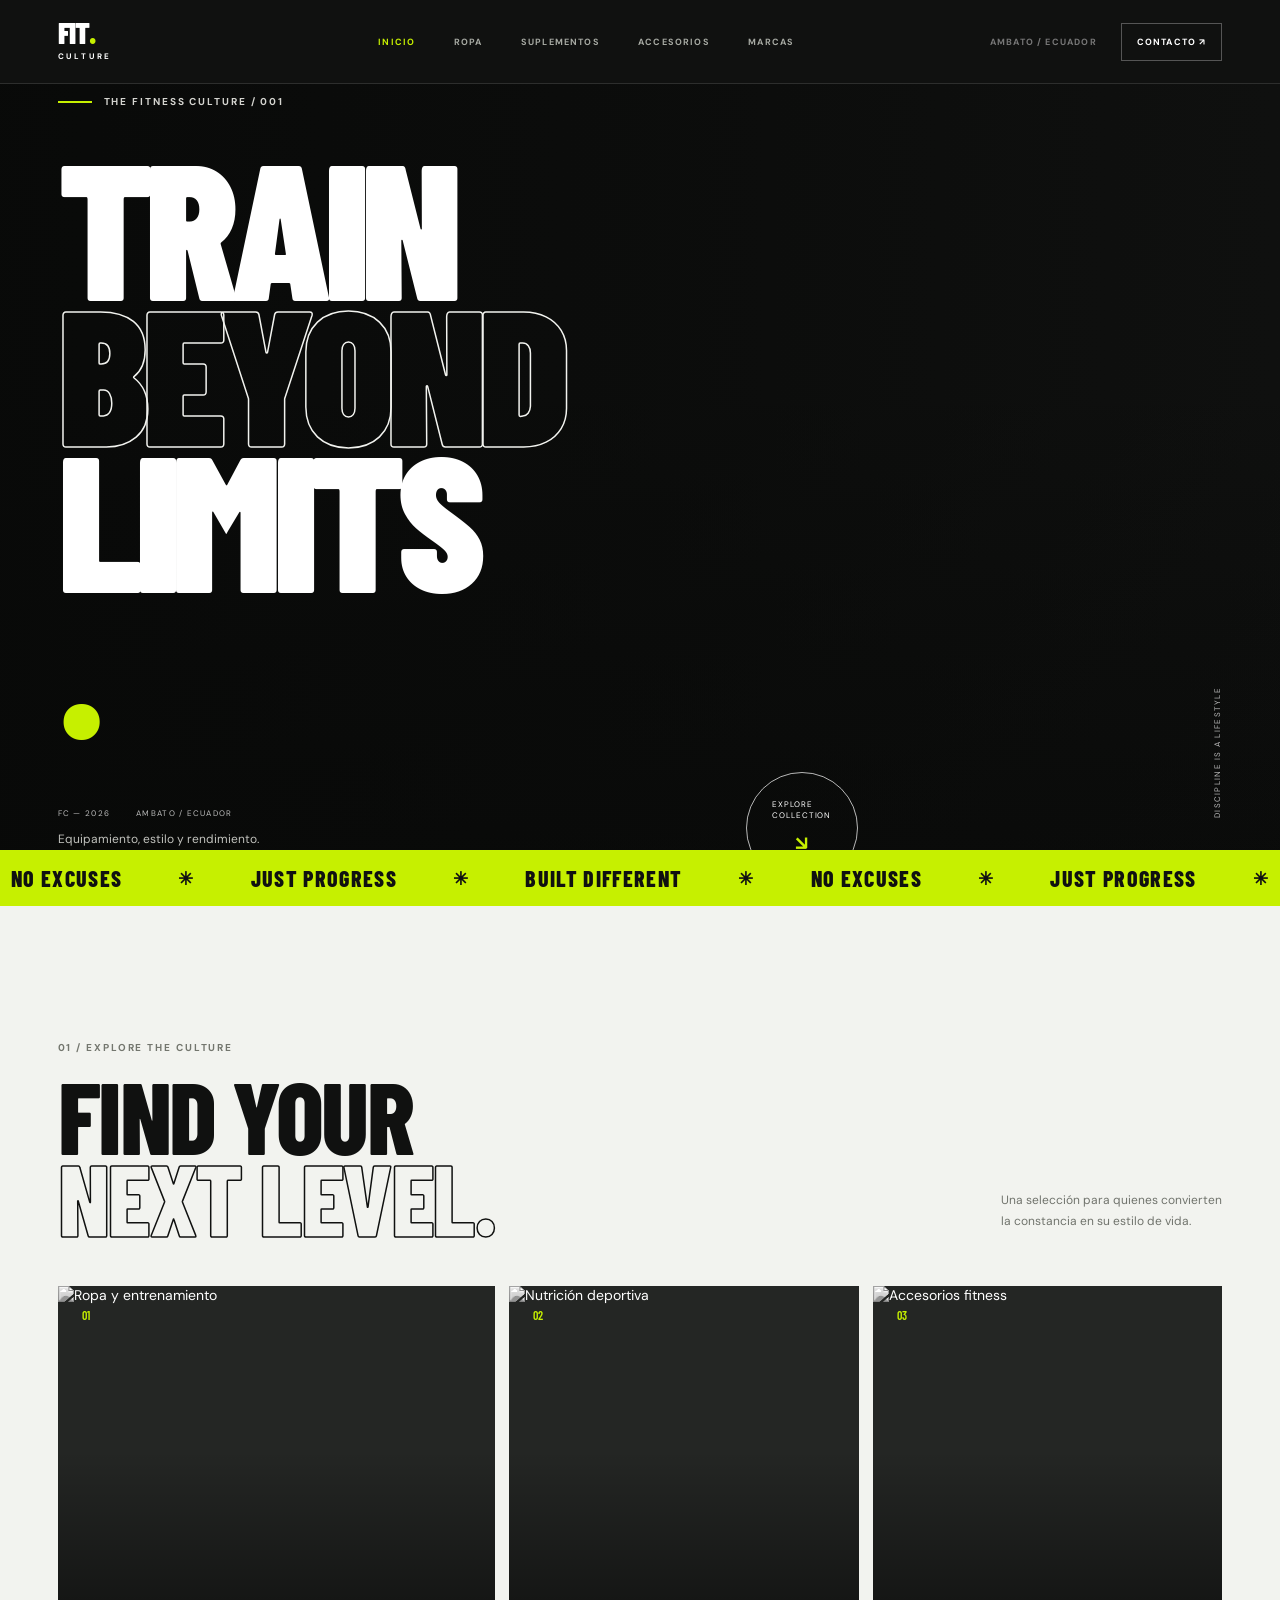
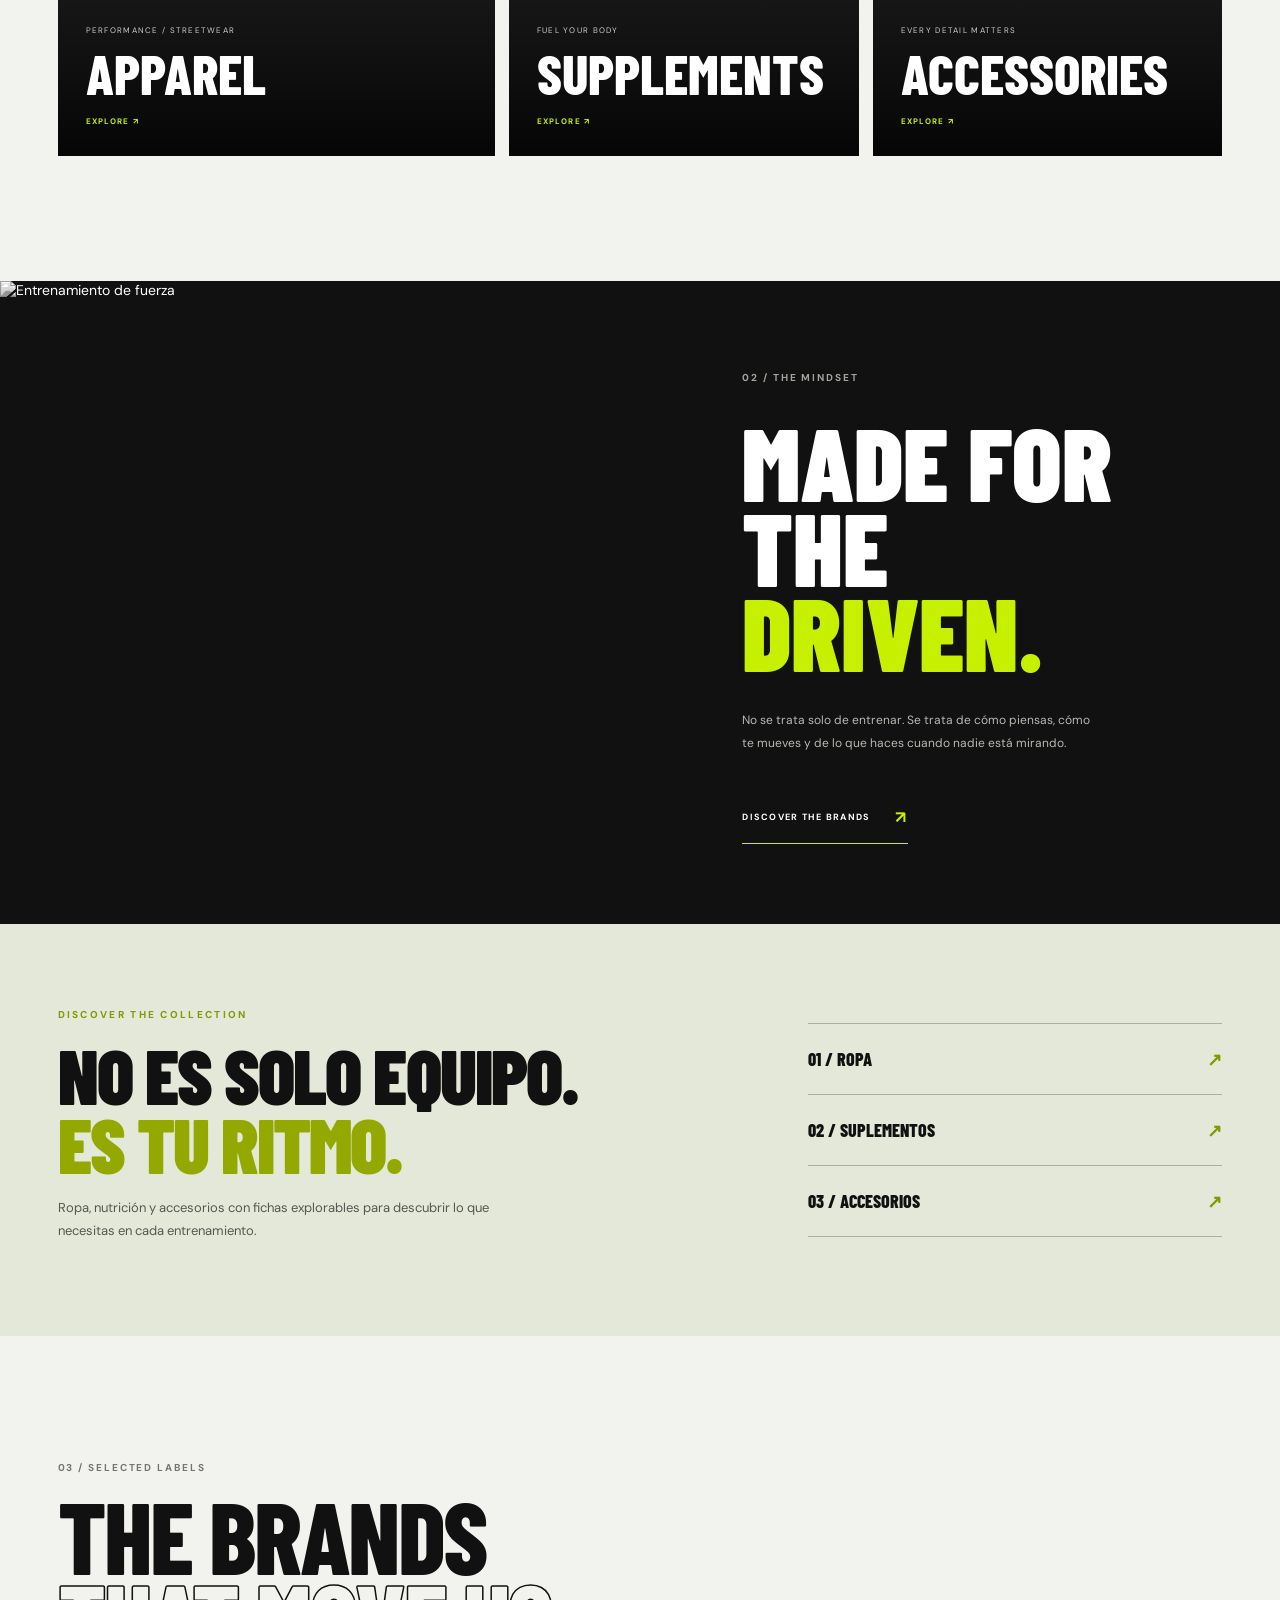
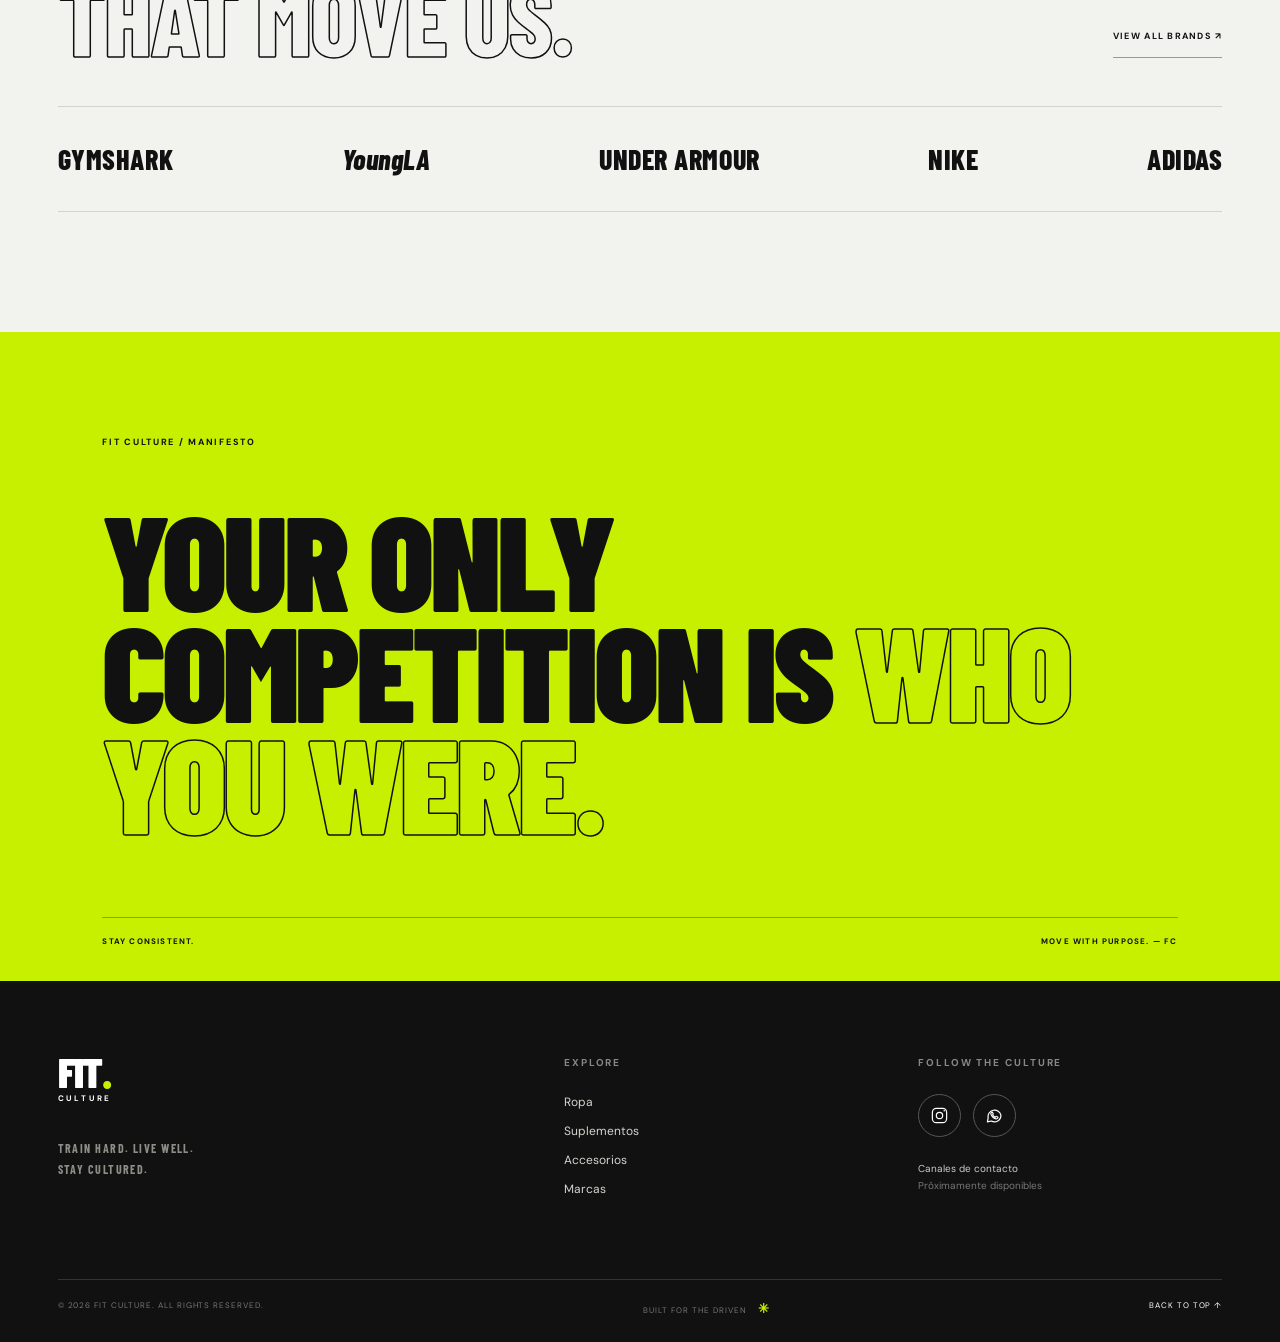
==== index.html @ a27b404a "Agregar sitio FIT CULTURE 2.0 en HTML CSS y JavaScript" ====
<!DOCTYPE html>

<html lang="es">
<head>
<meta charset="utf-8"/>
<meta content="width=device-width, initial-scale=1" name="viewport"/>
<meta content="#101110" name="theme-color"/>
<meta content="FIT CULTURE — catálogo de ropa, suplementos y accesorios fitness." name="description"/>
<title>FIT CULTURE — Train beyond limits</title>
<link href="https://fonts.googleapis.com" rel="preconnect"/>
<link crossorigin="" href="https://fonts.gstatic.com" rel="preconnect"/>
<link href="https://fonts.googleapis.com/css2?family=Barlow+Condensed:wght@500;600;700;800;900&amp;family=DM+Sans:wght@400;500;600;700&amp;display=swap" rel="stylesheet"/>
<link href="assets/css/style.css" rel="stylesheet"/>
</head>
<body>
<div class="site-loader"><span>FIT<span class="lime">.</span></span><div class="loader-bar"><i></i></div></div>
<header class="site-header">
<a aria-label="FIT CULTURE inicio" class="wordmark" href="index.html">FIT<span>.</span><small>CULTURE</small></a>
<button aria-expanded="false" aria-label="Abrir menú" class="menu-toggle"><span></span><span></span></button>
<nav class="main-nav">
<a class="active" href="index.html">INICIO</a>
<a class="" href="ropa.html">ROPA</a>
<a class="" href="suplementos.html">SUPLEMENTOS</a>
<a class="" href="accesorios.html">ACCESORIOS</a>
<a class="" href="marcas.html">MARCAS</a>
</nav>
<div class="header-right"><span>AMBATO / ECUADOR</span><a class="contact-link" href="#contacto">CONTACTO ↗</a></div>
</header>
<main>
<section class="hero">
<div class="hero-media">
<img alt="Atleta entrenando en un gimnasio" src="https://images.unsplash.com/photo-1534438327276-14e5300c3a48?auto=format&amp;fit=crop&amp;w=2200&amp;q=90"/>
<div class="hero-shade"></div>
</div>
<div class="hero-content wrap">
<p class="eyebrow reveal"><span class="eyebrow-line"></span> THE FITNESS CULTURE / 001</p>
<h1 class="hero-title"><span class="reveal">TRAIN</span><span class="outline reveal">BEYOND</span><span class="reveal">LIMITS<span class="lime">.</span></span></h1>
<div class="hero-bottom reveal">
<p>Equipamiento, estilo y rendimiento.<br/>Todo lo que mueve tu próxima evolución.</p>
<a aria-label="Explorar catálogo" class="circle-link" href="ropa.html"><span>EXPLORE<br/>COLLECTION</span><b>↘</b></a>
</div>
</div>
<div class="hero-index">FC — 2026 <span>AMBATO / ECUADOR</span></div>
<div class="hero-vertical">DISCIPLINE IS A LIFESTYLE</div>
</section>
<section aria-label="Lema" class="ticker"><div class="ticker-track"><span>NO EXCUSES</span><i>✳</i><span>JUST PROGRESS</span><i>✳</i><span>BUILT DIFFERENT</span><i>✳</i><span>NO EXCUSES</span><i>✳</i><span>JUST PROGRESS</span><i>✳</i></div></section>
<section class="section wrap" id="categories">
<div class="section-heading reveal"><div><p class="eyebrow">01 / EXPLORE THE CULTURE</p><h2>FIND YOUR<br/><span class="outline-dark">NEXT LEVEL.</span></h2></div><p class="section-note">Una selección para quienes convierten<br/>la constancia en su estilo de vida.</p></div>
<div class="category-grid">
<a class="category-card category-large reveal" href="ropa.html"><img alt="Ropa y entrenamiento" src="https://images.unsplash.com/photo-1534438327276-14e5300c3a48?auto=format&amp;fit=crop&amp;w=1200&amp;q=85"/><span class="category-number">01</span><div><small>PERFORMANCE / STREETWEAR</small><h3>APPAREL</h3><b>EXPLORE ↗</b></div></a>
<a class="category-card reveal" href="suplementos.html"><img alt="Nutrición deportiva" src="https://images.unsplash.com/photo-1593095948071-474c5cc2989d?auto=format&amp;fit=crop&amp;w=1000&amp;q=85"/><span class="category-number">02</span><div><small>FUEL YOUR BODY</small><h3>SUPPLEMENTS</h3><b>EXPLORE ↗</b></div></a>
<a class="category-card reveal" href="accesorios.html"><img alt="Accesorios fitness" src="https://images.unsplash.com/photo-1583454110551-21f2fa2afe61?auto=format&amp;fit=crop&amp;w=1000&amp;q=85"/><span class="category-number">03</span><div><small>EVERY DETAIL MATTERS</small><h3>ACCESSORIES</h3><b>EXPLORE ↗</b></div></a>
</div>
</section>
<section class="feature-band">
<div class="feature-image"><img alt="Entrenamiento de fuerza" src="https://images.unsplash.com/photo-1581009146145-b5ef050c2e1e?auto=format&amp;fit=crop&amp;w=1800&amp;q=90"/></div>
<div class="feature-copy reveal"><p class="eyebrow">02 / THE MINDSET</p><h2>MADE FOR<br/>THE <span class="lime">DRIVEN.</span></h2><p>No se trata solo de entrenar. Se trata de cómo piensas, cómo te mueves y de lo que haces cuando nadie está mirando.</p><a class="text-link" href="marcas.html">DISCOVER THE BRANDS <span>↗</span></a></div>
</section>
<section class="discovery-banner"><div class="wrap discovery-inner"><div><span class="micro-label">DISCOVER THE COLLECTION</span><h2>NO ES SOLO EQUIPO.<br/><em>ES TU RITMO.</em></h2><p>Ropa, nutrición y accesorios con fichas explorables para descubrir lo que necesitas en cada entrenamiento.</p></div><div class="discovery-links"><a href="ropa.html">01 / ROPA <span>↗</span></a><a href="suplementos.html">02 / SUPLEMENTOS <span>↗</span></a><a href="accesorios.html">03 / ACCESORIOS <span>↗</span></a></div></div></section><section class="section wrap brand-strip">
<div class="section-heading reveal"><div><p class="eyebrow">03 / SELECTED LABELS</p><h2>THE BRANDS<br/><span class="outline-dark">THAT MOVE US.</span></h2></div><a class="text-link dark-link" href="marcas.html">VIEW ALL BRANDS ↗</a></div>
<div class="brand-logos reveal"><span>GYMSHARK</span><span>YoungLA</span><span>UNDER ARMOUR</span><span>NIKE</span><span>ADIDAS</span></div>
</section>
<section class="manifesto"><p class="eyebrow">FIT CULTURE / MANIFESTO</p><p class="manifesto-line">YOUR ONLY<br/>COMPETITION IS <span>WHO YOU WERE.</span></p><div class="manifesto-bottom"><span>STAY CONSISTENT.</span><span>MOVE WITH PURPOSE. — FC</span></div></section>
</main>
<footer class="site-footer" id="contacto">
<div class="footer-top wrap"><div><a class="wordmark footer-mark" href="index.html">FIT<span>.</span><small>CULTURE</small></a><p class="footer-tag">TRAIN HARD. LIVE WELL.<br/>STAY CULTURED.</p></div><div class="footer-nav"><p class="eyebrow">EXPLORE</p><a href="ropa.html">Ropa</a><a href="suplementos.html">Suplementos</a><a href="accesorios.html">Accesorios</a><a href="marcas.html">Marcas</a></div><div class="footer-social"><p class="eyebrow">FOLLOW THE CULTURE</p><div class="social-icons">
<span aria-label="Instagram" class="social-icon"><svg aria-hidden="true" viewbox="0 0 24 24"><rect height="18" rx="5" width="18" x="3" y="3"></rect><circle cx="12" cy="12" r="4"></circle><circle class="fill" cx="18" cy="6" r="1"></circle></svg></span>
<span aria-label="WhatsApp" class="social-icon"><svg aria-hidden="true" viewbox="0 0 24 24"><path d="M20.2 11.8a8.2 8.2 0 0 1-12.1 7.2L3 20l1-4.9a8.2 8.2 0 1 1 16.2-3.3Z"></path><path d="M8.4 8.2c.4-.7.8-.6 1.1-.1l.8 1.5c.2.3.1.6-.2.9l-.5.6c.8 1.5 1.8 2.4 3.3 3.1l.6-.7c.3-.3.6-.4.9-.2l1.5.7c.5.3.6.7.3 1.1-.5.8-1.2 1.2-2.2 1.1-2.8-.3-6.4-3.7-6.6-6.4 0-.7.3-1.2 1-1.6Z"></path></svg></span>
</div><p class="social-note">Canales de contacto<br/><span>Próximamente disponibles</span></p></div></div>
<div class="footer-bottom wrap"><span>© 2026 FIT CULTURE. ALL RIGHTS RESERVED.</span><span>BUILT FOR THE DRIVEN <b>✳</b></span><a href="#top" onclick="window.scrollTo({top:0,behavior:'smooth'});return false;">BACK TO TOP ↑</a></div>
</footer>
<script src="https://cdnjs.cloudflare.com/ajax/libs/gsap/3.12.5/gsap.min.js"></script>
<script src="https://cdnjs.cloudflare.com/ajax/libs/gsap/3.12.5/ScrollTrigger.min.js"></script>
<script src="assets/js/main.js"></script>
</body></html>
---- assets/css/style.css ----
@import url('https://fonts.googleapis.com/css2?family=Barlow+Condensed:wght@500;600;700;800;900&family=DM+Sans:wght@400;500;600;700&display=swap');
:root{--black:#101110;--white:#f2f3ef;--lime:#c6f000;--muted:#858780;--line:rgba(255,255,255,.16);--font-display:'Barlow Condensed',Impact,sans-serif;--font-body:'DM Sans',Arial,sans-serif}
*{box-sizing:border-box}html{scroll-behavior:smooth}body{margin:0;background:var(--white);color:var(--black);font-family:var(--font-body);font-size:14px}a{color:inherit;text-decoration:none}img{display:block;max-width:100%}.wrap{width:min(1240px,calc(100% - 9vw));margin-inline:auto}.lime{color:var(--lime)}.outline{color:transparent;-webkit-text-stroke:1.5px var(--white)}.outline-dark{color:transparent;-webkit-text-stroke:1.5px var(--black)}.eyebrow{font-size:10px;font-weight:700;letter-spacing:.19em;text-transform:uppercase}.site-loader{position:fixed;inset:0;background:var(--black);z-index:1000;display:grid;place-content:center;justify-items:center;color:white;font:900 48px var(--font-display);transition:opacity .55s,visibility .55s}.site-loader.done{opacity:0;visibility:hidden}.loader-bar{width:110px;height:2px;background:#333;margin-top:12px;overflow:hidden}.loader-bar i{display:block;width:100%;height:100%;background:var(--lime);transform:scaleX(0);transform-origin:left;animation:loadbar 1s ease forwards}@keyframes loadbar{to{transform:scaleX(1)}}
.site-header{height:84px;padding:0 4.5vw;display:flex;align-items:center;justify-content:space-between;background:var(--black);color:white;position:absolute;top:0;left:0;right:0;z-index:50;border-bottom:1px solid rgba(255,255,255,.12)}.wordmark{font:900 30px/.72 var(--font-display);letter-spacing:-.04em;display:inline-flex;align-items:flex-start;flex-wrap:wrap;width:125px}.wordmark>span{color:var(--lime)}.wordmark small{font:700 8px var(--font-body);letter-spacing:.35em;display:block;width:100%;margin-top:7px}.main-nav{display:flex;gap:clamp(18px,3vw,42px)}.main-nav a,.header-right{font-size:9px;font-weight:700;letter-spacing:.13em}.main-nav a{color:#a7aaa3;transition:color .2s}.main-nav a:hover,.main-nav a.active{color:var(--lime)}.header-right{display:flex;gap:24px;align-items:center}.header-right>span{color:#777}.contact-link{border:1px solid #555;padding:12px 15px;transition:.25s}.contact-link:hover{background:var(--lime);color:var(--black);border-color:var(--lime)}.menu-toggle{display:none}
.hero{height:min(850px,100svh);min-height:680px;background:var(--black);color:white;position:relative;overflow:hidden;display:flex;align-items:center;padding-top:84px}.hero-media,.hero-shade,.page-hero-bg{position:absolute;inset:0}.hero-media img,.page-hero-bg img{width:100%;height:100%;object-fit:cover;object-position:center 43%;filter:grayscale(1);opacity:.65}.hero-shade{background:linear-gradient(90deg,rgba(8,9,8,.92) 0%,rgba(8,9,8,.55) 55%,rgba(8,9,8,.12) 100%),linear-gradient(0deg,rgba(8,9,8,.65),transparent 55%)}.hero-content{position:relative;z-index:2;padding-top:35px}.hero-content .eyebrow{display:flex;align-items:center;gap:12px;color:#d5d5d0}.eyebrow-line{width:34px;height:2px;background:var(--lime)}.hero-title{font:900 clamp(88px,15vw,205px)/.76 var(--font-display);letter-spacing:-.045em;margin:44px 0 36px;max-width:950px}.hero-title span{display:block}.hero-bottom{display:flex;justify-content:space-between;align-items:end;max-width:800px}.hero-bottom p{color:#c1c2bd;line-height:1.8;font-size:12px}.circle-link{width:112px;height:112px;border:1px solid rgba(255,255,255,.7);border-radius:50%;display:flex;flex-direction:column;justify-content:center;align-items:center;gap:7px;font-size:8px;line-height:1.4;letter-spacing:.12em;transition:.35s}.circle-link b{font-size:20px;color:var(--lime)}.circle-link:hover{background:var(--lime);color:var(--black);transform:rotate(-12deg);border-color:var(--lime)}.circle-link:hover b{color:var(--black)}.hero-index,.hero-vertical{position:absolute;z-index:2;bottom:32px;color:#bbb;font-size:8px;letter-spacing:.16em}.hero-index{left:4.5vw;display:flex;gap:26px}.hero-vertical{right:4.5vw;writing-mode:vertical-rl;transform:rotate(180deg)}
.ticker{overflow:hidden;background:var(--lime);padding:15px 0;color:var(--black)}.ticker-track{display:flex;align-items:center;justify-content:space-around;gap:34px;white-space:nowrap;font:800 22px var(--font-display);letter-spacing:.06em;animation:ticker 28s linear infinite}.ticker-track i{font-style:normal;font-size:18px}@keyframes ticker{to{transform:translateX(-18%)}}
.section{padding-top:125px;padding-bottom:125px}.section-heading{display:flex;align-items:end;justify-content:space-between;margin-bottom:48px}.section-heading h2{font:800 clamp(54px,8vw,100px)/.82 var(--font-display);letter-spacing:-.025em;margin:20px 0 0}.section-heading .eyebrow{color:#73766e}.section-note{font-size:12px;color:#70736c;line-height:1.8;margin:0 0 5px}.category-grid{display:grid;grid-template-columns:1.25fr 1fr 1fr;gap:14px}.category-card{height:470px;position:relative;overflow:hidden;background:#242624;color:white}.category-card img{width:100%;height:100%;object-fit:cover;filter:grayscale(1);transition:transform .8s,filter .8s}.category-card:after{content:"";position:absolute;inset:0;background:linear-gradient(0deg,rgba(0,0,0,.85),transparent 65%)}.category-card:hover img{transform:scale(1.07);filter:grayscale(.35)}.category-card>div{position:absolute;z-index:2;bottom:28px;left:28px}.category-card small{font-size:8px;letter-spacing:.16em;color:#ccc}.category-card h3{font:800 55px/.9 var(--font-display);margin:12px 0}.category-card b{font-size:8px;letter-spacing:.14em;color:var(--lime)}.category-number{position:absolute;top:22px;left:24px;z-index:2;font:600 12px var(--font-display);color:var(--lime)}
.feature-band{background:var(--black);color:white;display:grid;grid-template-columns:1fr 1fr;min-height:570px}.feature-image{overflow:hidden;min-height:570px}.feature-image img{width:100%;height:100%;object-fit:cover;filter:grayscale(1)}.feature-copy{align-self:center;padding:80px clamp(40px,8vw,125px)}.feature-copy .eyebrow{color:#a4a69e}.feature-copy h2{font:900 clamp(65px,8vw,108px)/.83 var(--font-display);margin:35px 0}.feature-copy>p:not(.eyebrow){font-size:12px;color:#b7b9b2;line-height:1.9;max-width:350px}.text-link{display:inline-flex;gap:25px;align-items:center;border-bottom:1px solid var(--lime);padding:15px 0;margin-top:24px;font-size:9px;font-weight:700;letter-spacing:.14em}.text-link span{color:var(--lime);font-size:17px}.brand-strip{padding-top:115px;padding-bottom:120px}.brand-logos{border-top:1px solid #d2d3ce;border-bottom:1px solid #d2d3ce;padding:35px 0;display:flex;align-items:center;justify-content:space-between;gap:25px;flex-wrap:wrap;font:800 clamp(17px,2.5vw,28px) var(--font-display);letter-spacing:.02em}.brand-logos span:nth-child(2){font-style:italic}.dark-link{color:var(--black);border-color:#999}
.manifesto{background:var(--lime);padding:95px 8vw 35px;color:var(--black)}.manifesto .eyebrow{font-size:9px}.manifesto-line{font:900 clamp(60px,10.5vw,145px)/.83 var(--font-display);letter-spacing:-.03em;margin:55px 0 80px}.manifesto-line span{color:transparent;-webkit-text-stroke:1.5px var(--black)}.manifesto-bottom{border-top:1px solid rgba(0,0,0,.3);padding-top:18px;display:flex;justify-content:space-between;font-size:8px;font-weight:700;letter-spacing:.15em}.manifesto-bottom b{font-size:16px;margin-left:12px}
.site-footer{background:var(--black);color:white;padding:75px 0 25px}.footer-top{display:grid;grid-template-columns:1.5fr 1fr 1fr;gap:50px;padding-bottom:75px}.footer-mark{font-size:42px}.footer-tag{font:700 12px/1.7 var(--font-display);letter-spacing:.12em;color:#8c8f87;margin-top:35px}.footer-nav,.footer-social{display:flex;flex-direction:column;align-items:flex-start;gap:13px}.footer-nav .eyebrow,.footer-social .eyebrow{color:#888;margin:0 0 12px}.footer-nav a{font-size:12px;color:#d4d5d0;transition:color .2s}.footer-nav a:hover{color:var(--lime)}.social-icons{display:flex;gap:12px}.social-icon{width:43px;height:43px;border:1px solid #565951;border-radius:50%;display:grid;place-items:center}.social-icon svg{width:19px;height:19px;fill:none;stroke:white;stroke-width:1.5;stroke-linecap:round;stroke-linejoin:round}.social-icon svg .fill{fill:white;stroke:none}.social-note{font-size:10px;line-height:1.7;color:#ccc}.social-note span{color:#777}.footer-bottom{border-top:1px solid #343632;padding-top:20px;display:flex;justify-content:space-between;gap:20px;color:#777;font-size:8px;letter-spacing:.12em}.footer-bottom b{color:var(--lime);font-size:13px;margin-left:8px}.footer-bottom a{color:white}
.compact-hero,.page-hero{height:540px;background:var(--black);color:white;position:relative;overflow:hidden;display:flex;align-items:end;padding-bottom:70px;padding-top:84px}.page-hero-bg img{opacity:.5;object-position:center 40%}.page-hero:after{content:"";position:absolute;inset:0;background:linear-gradient(90deg,rgba(0,0,0,.85),rgba(0,0,0,.15)),linear-gradient(0deg,rgba(0,0,0,.6),transparent)}.page-hero-content{position:relative;z-index:2}.page-hero-content .eyebrow{color:var(--lime)}.page-hero h1{font:900 clamp(76px,12vw,150px)/.78 var(--font-display);letter-spacing:-.03em;margin:30px 0}.page-intro{font-size:12px;color:#c8c9c4;line-height:1.8;max-width:420px}.catalog-section{padding-top:65px;padding-bottom:110px}.catalog-toolbar{display:flex;justify-content:space-between;align-items:end;border-bottom:1px solid #ccc;padding-bottom:20px;margin-bottom:30px}.catalog-toolbar .eyebrow{color:#73766e}.result-count{font-size:9px;color:#777;letter-spacing:.1em}.filter-list{display:flex;gap:8px;flex-wrap:wrap;justify-content:end}.filter-btn{background:transparent;border:1px solid #c9cac4;padding:10px 13px;font:700 8px var(--font-body);letter-spacing:.1em;cursor:pointer;transition:.2s}.filter-btn:hover,.filter-btn.active{background:var(--black);border-color:var(--black);color:white}.product-grid{display:grid;grid-template-columns:repeat(3,1fr);gap:42px 16px}.product-card{min-width:0}.product-image{height:380px;background:#e3e4df;position:relative;overflow:hidden}.product-image img{width:100%;height:100%;object-fit:cover;transition:transform .7s,filter .7s;filter:saturate(.75)}.product-card:hover .product-image img{transform:scale(1.06);filter:saturate(1)}.product-index{position:absolute;top:14px;left:15px;background:rgba(16,17,16,.8);color:white;padding:8px 10px;font-size:8px;letter-spacing:.1em}.product-plus{position:absolute;right:14px;bottom:14px;width:34px;height:34px;display:grid;place-items:center;border-radius:50%;background:var(--lime);font-size:21px}.product-meta{display:flex;justify-content:space-between;margin-top:17px;color:#74776f;font-size:8px;letter-spacing:.12em}.product-card h3{font:700 25px var(--font-display);text-transform:uppercase;margin:7px 0}.catalog-disclaimer{font-size:8px;letter-spacing:.13em;color:#81837c;text-align:center;margin-top:75px}.brands-hero{height:560px}.brands-list{padding-top:55px;padding-bottom:100px}.brand-row{display:grid;grid-template-columns:90px 1fr 40px;align-items:center;padding:32px 0;border-bottom:1px solid #c8c9c3}.brand-num{font:700 13px var(--font-display);color:#8a8d84}.brand-row h2{font:800 clamp(35px,6vw,68px)/.9 var(--font-display);margin:0;letter-spacing:.01em}.brand-row p{font-size:9px;letter-spacing:.14em;color:#777;margin:10px 0 0}.brand-arrow{font-size:26px;color:#777;transition:.2s}.brand-row:hover .brand-arrow{color:#8aa900;transform:translate(4px,-4px)}
.reveal{opacity:0;transform:translateY(28px)}.no-js .reveal{opacity:1;transform:none}
@media(max-width:900px){.header-right>span{display:none}.main-nav{gap:16px}.category-grid{grid-template-columns:1fr 1fr}.category-large{grid-column:span 2;height:390px}.category-card{height:360px}.feature-copy{padding:60px 45px}.product-grid{grid-template-columns:repeat(2,1fr)}.product-image{height:340px}}
@media(max-width:650px){.wrap{width:calc(100% - 40px)}.site-header{height:70px;padding:0 20px}.wordmark{font-size:27px}.menu-toggle{display:flex;flex-direction:column;gap:6px;background:none;border:0;padding:10px;z-index:5}.menu-toggle span{display:block;width:25px;height:2px;background:white;transition:.25s}.main-nav{position:absolute;top:70px;left:0;right:0;background:var(--black);padding:25px 25px 32px;display:flex;flex-direction:column;gap:22px;transform:translateY(-130%);opacity:0;visibility:hidden;transition:.35s}.main-nav.open{transform:translateY(0);opacity:1;visibility:visible}.main-nav a{font:700 25px var(--font-display)}.header-right{display:none}.hero{min-height:700px;height:92svh}.hero-title{font-size:clamp(75px,19vw,125px);margin:40px 0}.hero-bottom{align-items:center}.circle-link{width:90px;height:90px}.hero-index{bottom:22px;left:20px}.hero-vertical{right:17px;bottom:22px}.section{padding-top:85px;padding-bottom:85px}.section-heading{display:block;margin-bottom:30px}.section-heading h2{font-size:65px}.section-note{margin-top:25px}.category-grid{grid-template-columns:1fr}.category-large{grid-column:auto;height:400px}.category-card{height:360px}.feature-band{grid-template-columns:1fr}.feature-image{min-height:350px;height:350px}.feature-copy{padding:65px 25px}.feature-copy h2{font-size:78px}.brand-logos{justify-content:center;gap:22px 35px}.brand-strip{padding-top:85px;padding-bottom:85px}.manifesto{padding:75px 22px 25px}.manifesto-line{font-size:clamp(57px,14vw,90px);margin:45px 0 65px}.manifesto-bottom{font-size:7px;gap:15px}.footer-top{grid-template-columns:1fr 1fr;gap:45px 25px;padding-bottom:55px}.footer-top>div:first-child{grid-column:span 2}.footer-bottom{flex-wrap:wrap;line-height:1.6}.compact-hero,.page-hero{height:480px;padding-bottom:55px}.page-hero h1{font-size:clamp(70px,17vw,105px)}.catalog-section{padding-top:45px;padding-bottom:75px}.catalog-toolbar{display:block}.filter-list{justify-content:flex-start;margin-top:18px}.filter-btn{padding:9px 10px;font-size:7px}.product-grid{grid-template-columns:1fr 1fr;gap:28px 10px}.product-image{height:clamp(190px,57vw,310px)}.product-card h3{font-size:21px}.product-meta{font-size:7px;gap:8px}.brands-list{padding-top:30px;padding-bottom:70px}.brand-row{grid-template-columns:40px 1fr 25px;padding:25px 0}.brand-row h2{font-size:39px}}
@media(prefers-reduced-motion:reduce){*,*::before,*::after{scroll-behavior:auto!important;animation-duration:.01ms!important;transition-duration:.01ms!important}.reveal{opacity:1;transform:none}}
@media(hover:hover) and (prefers-reduced-motion:no-preference){.product-card{perspective:1000px;transition:transform .45s cubic-bezier(.2,.7,.2,1)}.product-card:hover{transform:translateY(-7px)}.product-image{transform-style:preserve-3d;transition:transform .55s cubic-bezier(.2,.7,.2,1),box-shadow .55s}.product-card:hover .product-image{transform:rotateX(2deg) rotateY(-3deg);box-shadow:0 20px 34px rgba(16,17,16,.18)}.product-card:hover .product-image img{transform:scale(1.055) translateZ(14px)}.product-index,.product-plus{transition:transform .45s}.product-card:hover .product-index{transform:translateZ(24px)}.product-card:hover .product-plus{transform:translateZ(32px) rotate(90deg)}}
@media(prefers-reduced-motion:reduce){.product-card,.product-image,.product-image img,.product-index,.product-plus{transform:none!important}}
/* FIT CULTURE 2.0 — editorial catalogs */
.catalog-intro{max-width:860px;margin:2px 0 54px}.micro-label{font-size:10px;letter-spacing:.23em;font-weight:800;color:#819b08}.catalog-intro h2,.discovery-inner h2{font:900 clamp(43px,6vw,83px)/.9 var(--font-display);letter-spacing:-.025em;margin:18px 0}.catalog-intro em,.discovery-inner em{font-style:normal;color:#93a900}.catalog-intro p{font-size:14px;max-width:680px;line-height:1.85;color:#5d605a}.catalog-tools{display:flex;justify-content:space-between;align-items:center;gap:16px;margin:0 0 29px}.search-field{display:flex;align-items:center;gap:8px;background:white;border:1px solid #cbcdc4;padding:0 15px;flex:1;max-width:550px;transition:border-color .2s}.search-field:focus-within{border-color:#8ca500;box-shadow:0 0 0 3px rgba(160,192,30,.12)}.search-field span{font-size:26px;color:#6e7468}.catalog-search{height:47px;width:100%;border:0;outline:none;background:transparent;color:#171914;font:500 12px var(--font-body)}.sort-field{display:flex;align-items:center;gap:12px;color:#6b6c65;font-size:9px;letter-spacing:.1em;font-weight:700}.catalog-sort{padding:12px;background:white;border:1px solid #cbcdc4;max-width:190px;color:#151613;font:600 11px var(--font-body)}.product-card{display:flex;flex-direction:column}.product-summary{font-size:12px;line-height:1.65;color:#666963;min-height:59px;margin:4px 0 16px}.product-detail-btn{display:flex;align-items:center;justify-content:space-between;width:100%;padding:13px 0;border:0;border-top:1px solid #c6c9bd;background:transparent;cursor:pointer;color:#1a1a18;font:800 10px var(--font-body);letter-spacing:.12em;transition:color .2s}.product-detail-btn span{font-size:17px;transition:transform .25s}.product-detail-btn:hover{color:#879e00}.product-detail-btn:hover span{transform:translate(3px,-3px)}.product-image[role="button"]{cursor:pointer}.product-image:focus-visible,.product-detail-btn:focus-visible,.detail-close:focus-visible,.detail-return:focus-visible{outline:3px solid #a8d100;outline-offset:3px}.catalog-empty{padding:40px;border:1px dashed #aaa;font-size:15px;text-align:center;color:#565}.product-card[hidden],.catalog-empty[hidden]{display:none!important}.detail-dialog{border:0;padding:0;width:min(1030px,calc(100% - 32px));max-width:none;max-height:min(92vh,900px);background:#f7f8f4;color:#181a16;box-shadow:0 25px 90px rgba(0,0,0,.3);overflow:auto}.detail-dialog::backdrop{background:rgba(6,9,6,.77);backdrop-filter:blur(7px)}.detail-dialog[open]{animation:detail-enter .36s cubic-bezier(.2,.8,.2,1)}@keyframes detail-enter{from{opacity:0;transform:translateY(25px) scale(.98)}to{opacity:1;transform:translateY(0) scale(1)}}.detail-panel{display:grid;grid-template-columns:1fr 1fr;min-height:530px}.detail-visual{min-height:530px;position:relative;background:#d2d4ce;overflow:hidden}.detail-photo{width:100%;height:100%;position:absolute;inset:0;object-fit:cover}.detail-watermark{position:absolute;bottom:18px;left:22px;background:#171b15cc;color:#fff;font-size:9px;letter-spacing:.16em;padding:10px}.detail-content{position:relative;padding:55px clamp(25px,4vw,65px);display:flex;flex-direction:column;align-items:flex-start}.detail-close{position:absolute;top:12px;right:17px;border:0;background:transparent;font-size:34px;cursor:pointer;line-height:1;padding:5px}.detail-kicker{font:800 10px var(--font-body);letter-spacing:.2em;color:#8aa300}.detail-brand{margin:35px 0 8px;font-size:10px;letter-spacing:.2em;color:#666}.detail-content h2{font:900 clamp(46px,5vw,68px)/.9 var(--font-display);text-transform:uppercase;margin:0 0 23px}.detail-description{font-size:15px;line-height:1.8;color:#444;margin:0 0 15px}.detail-section{width:100%;padding:19px 0;border-top:1px solid #d1d3cc}.detail-section span{font:800 10px var(--font-body);letter-spacing:.12em}.detail-section p{font-size:13px;line-height:1.65;color:#555;margin:8px 0 0}.detail-notice{font-size:10px;line-height:1.65;color:#767a72;margin:18px 0}.detail-return{border:0;background:#bbdd26;color:#111;padding:15px 22px;cursor:pointer;font:800 10px var(--font-body);letter-spacing:.1em;transition:background .2s}.detail-return:hover{background:#d0f049}.discovery-banner{background:#e4e8d9;padding:80px 0}.discovery-inner{display:grid;grid-template-columns:1.5fr 1fr;gap:10vw;align-items:center}.discovery-inner p{max-width:480px;line-height:1.8;color:#535950;font-size:13px}.discovery-links{border-top:1px solid #a9b29c}.discovery-links a{display:flex;justify-content:space-between;padding:24px 0;border-bottom:1px solid #a9b29c;font:800 18px var(--font-display);transition:padding .2s}.discovery-links a:hover{padding-left:12px}.discovery-links a span{color:#829a00}
@media(max-width:700px){.catalog-intro{margin-bottom:34px}.catalog-tools{align-items:stretch;flex-direction:column}.search-field{max-width:none}.sort-field{justify-content:space-between}.product-summary{font-size:11px;min-height:85px}.detail-panel{grid-template-columns:1fr}.detail-visual{min-height:270px;height:270px}.detail-content{padding:30px 22px}.detail-dialog{max-height:92dvh}.detail-brand{margin-top:22px}.discovery-inner{grid-template-columns:1fr;gap:30px}.discovery-banner{padding:65px 0}}
@media(prefers-reduced-motion:reduce){.detail-dialog[open]{animation:none}}
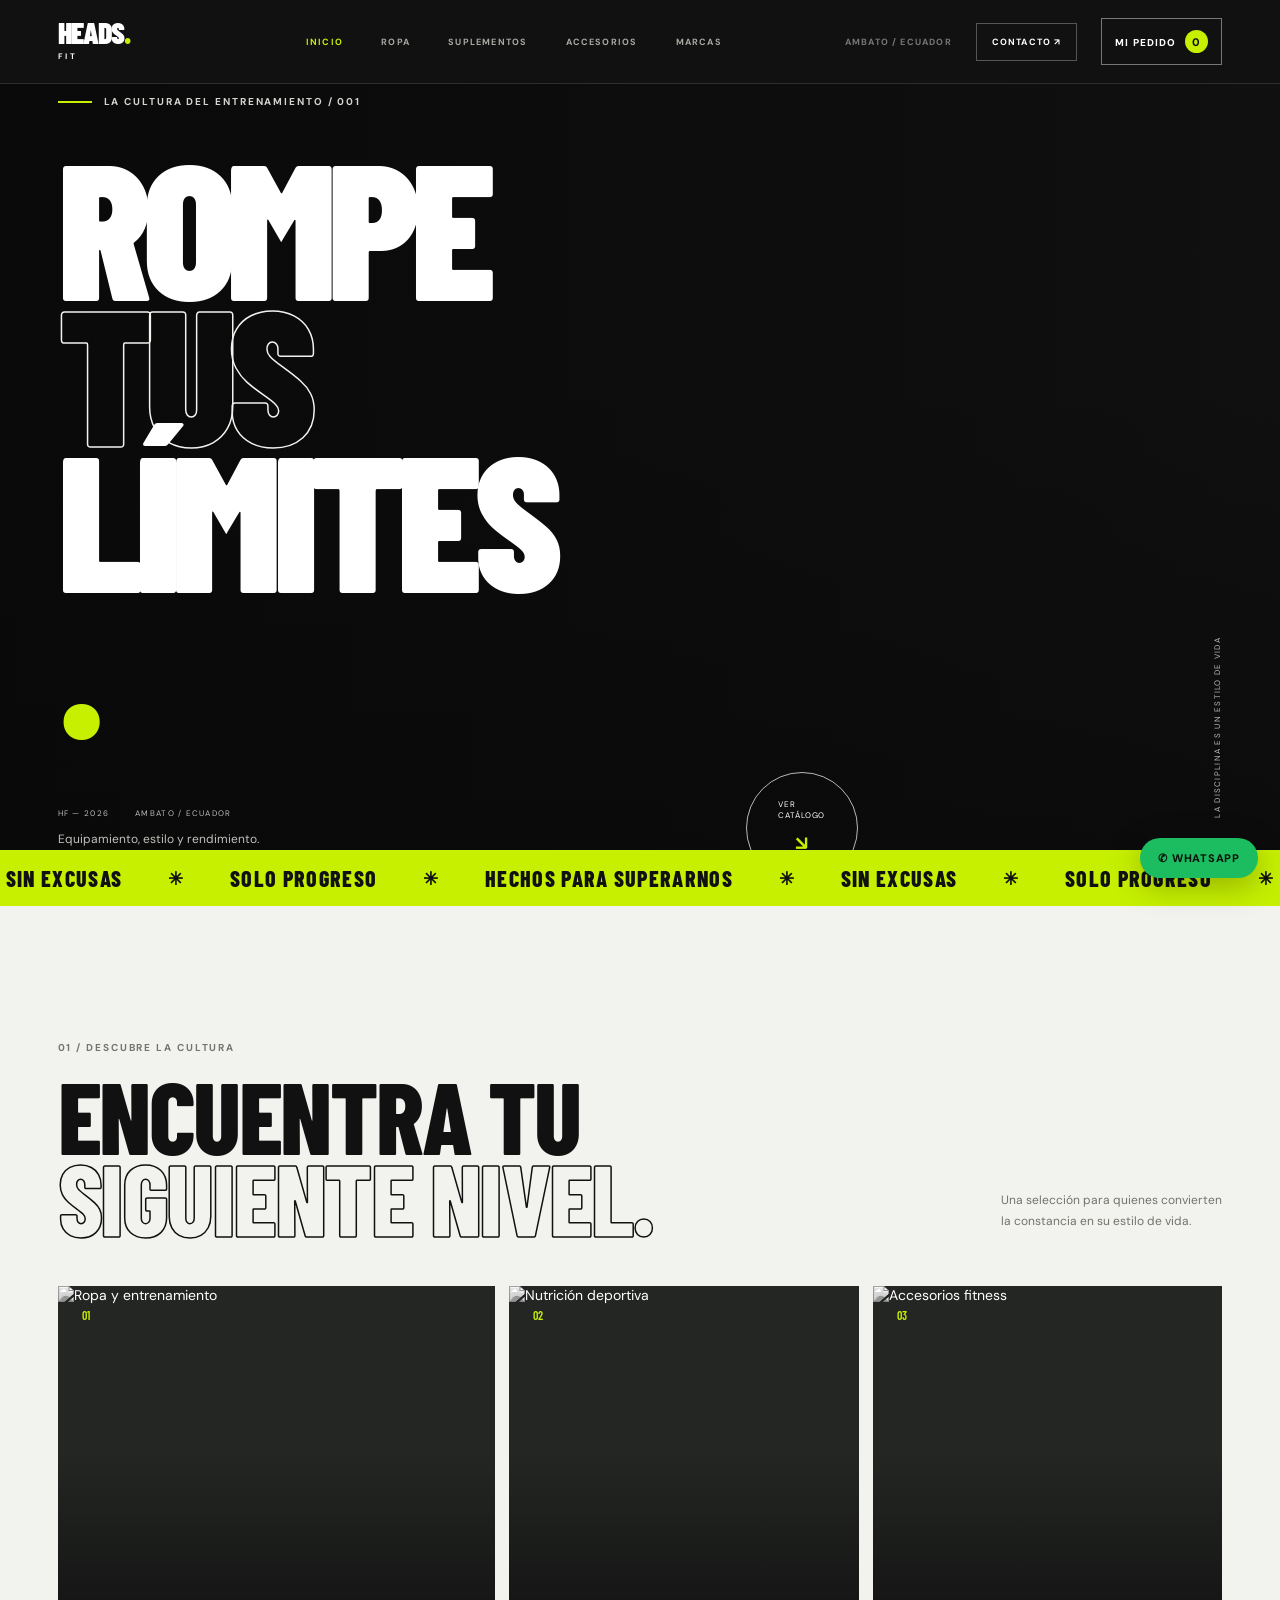
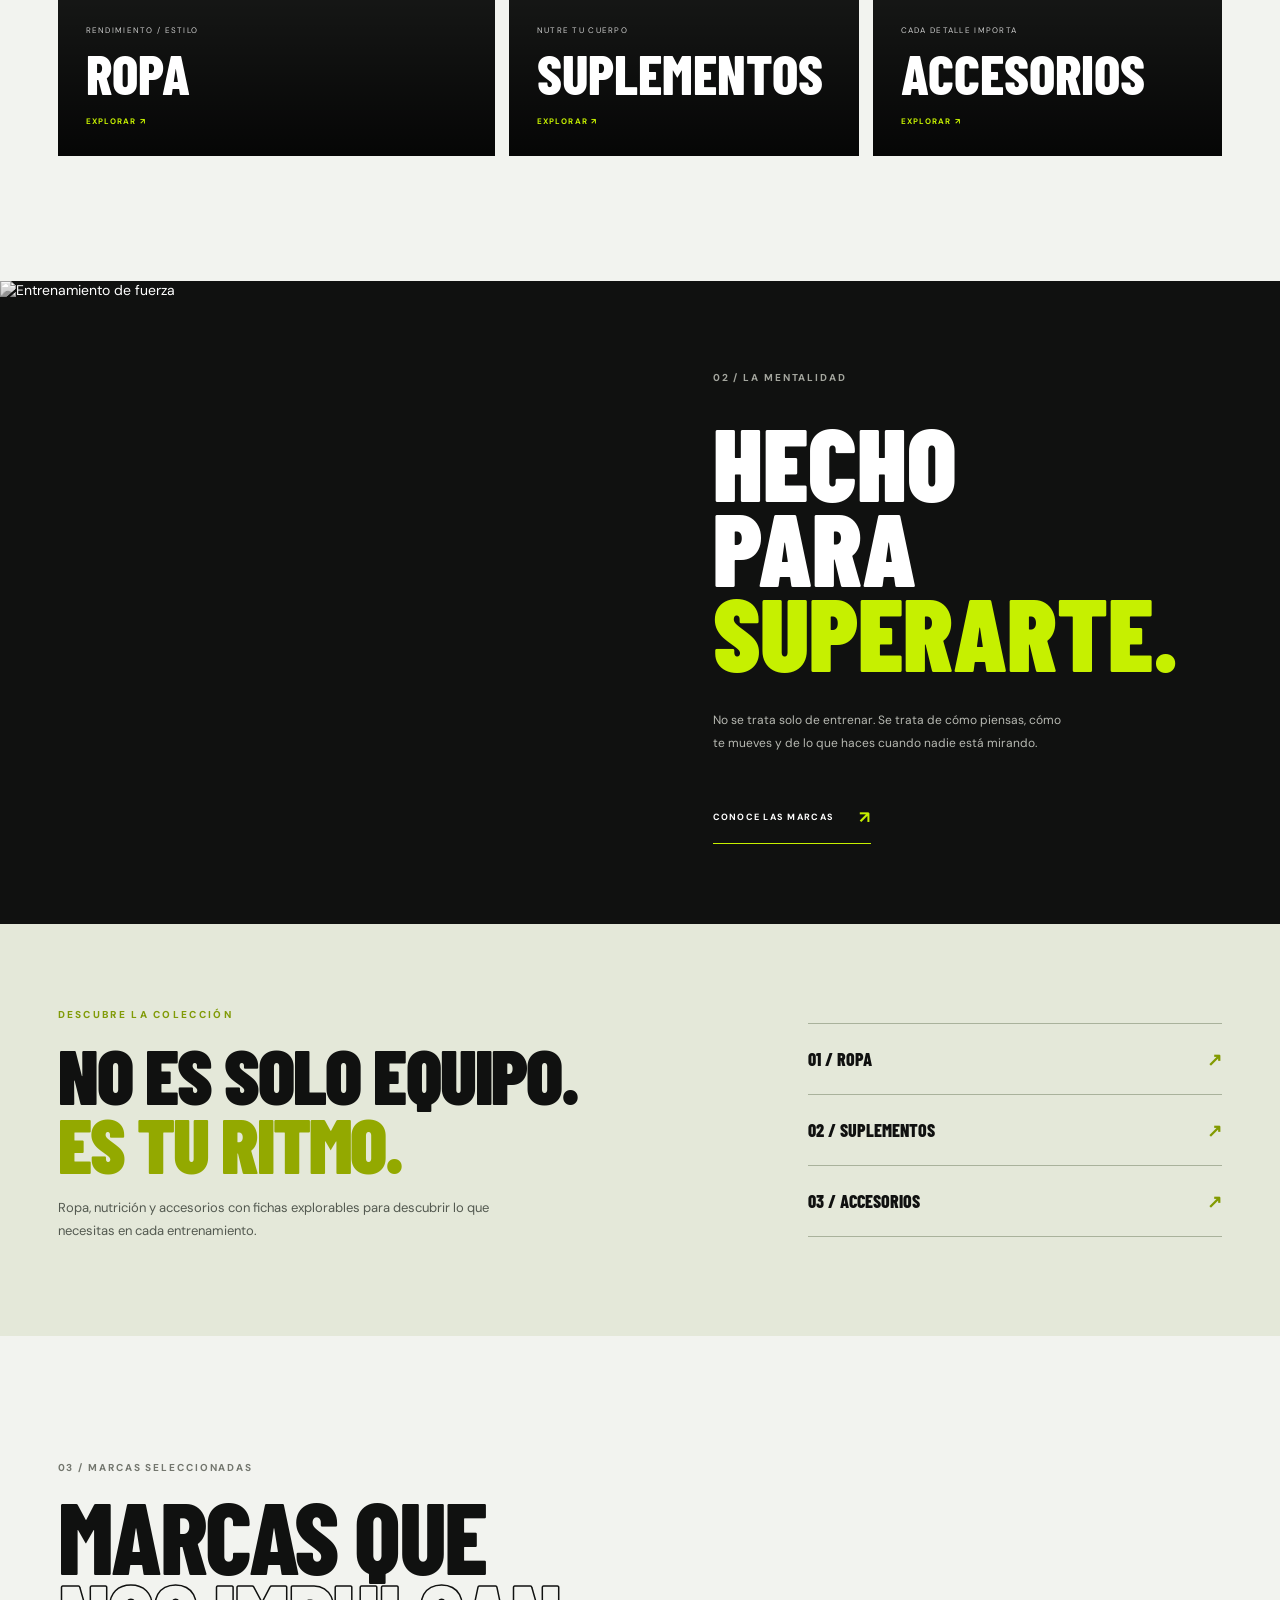
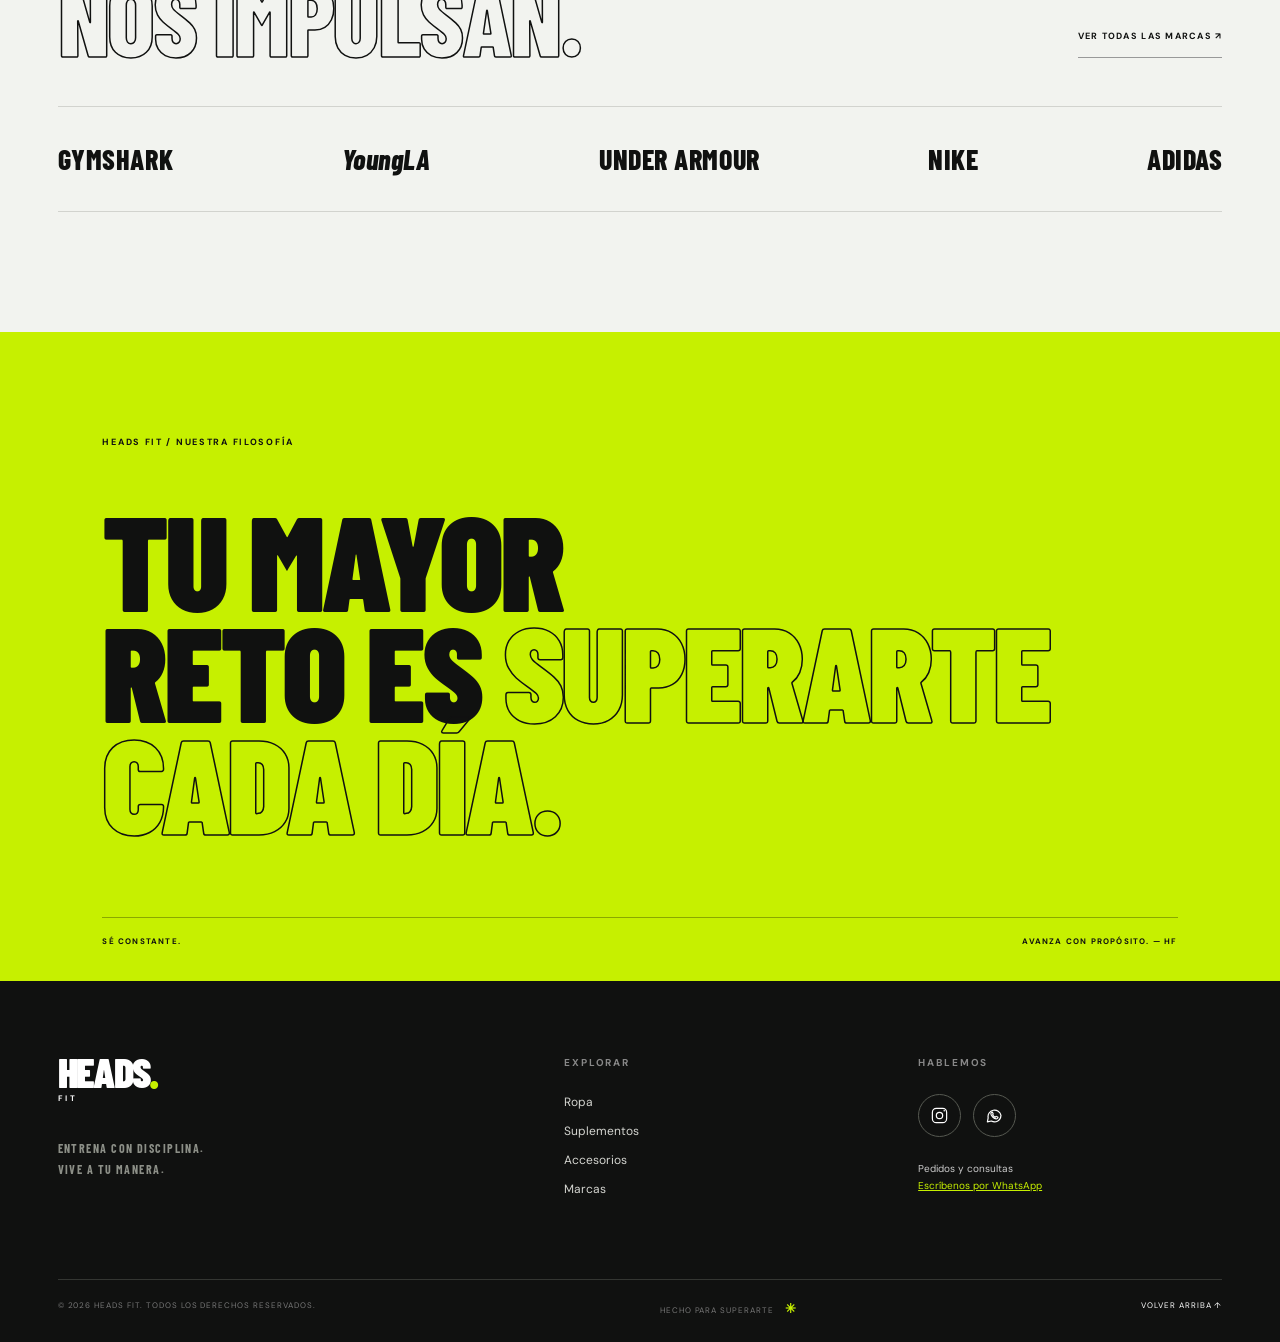
==== commit 8f9f8c92: "Integrar HEADS FIT en español, catálogo adicional y pedidos WhatsApp" ====
--- a/index.html
+++ b/index.html
@@ -5,17 +5,18 @@
 <meta charset="utf-8"/>
 <meta content="width=device-width, initial-scale=1" name="viewport"/>
 <meta content="#101110" name="theme-color"/>
-<meta content="FIT CULTURE — catálogo de ropa, suplementos y accesorios fitness." name="description"/>
-<title>FIT CULTURE — Train beyond limits</title>
+<meta content="HEADS FIT — catálogo de ropa, suplementos y accesorios fitness." name="description"/>
+<title>HEADS FIT — Tu fuerza, tu estilo</title>
 <link href="https://fonts.googleapis.com" rel="preconnect"/>
 <link crossorigin="" href="https://fonts.gstatic.com" rel="preconnect"/>
 <link href="https://fonts.googleapis.com/css2?family=Barlow+Condensed:wght@500;600;700;800;900&amp;family=DM+Sans:wght@400;500;600;700&amp;display=swap" rel="stylesheet"/>
 <link href="assets/css/style.css" rel="stylesheet"/>
+<link href="assets/css/shop.css" rel="stylesheet"/>
 </head>
 <body>
-<div class="site-loader"><span>FIT<span class="lime">.</span></span><div class="loader-bar"><i></i></div></div>
+<div class="site-loader"><span>HEADS<span class="lime">.</span></span><div class="loader-bar"><i></i></div></div>
 <header class="site-header">
-<a aria-label="FIT CULTURE inicio" class="wordmark" href="index.html">FIT<span>.</span><small>CULTURE</small></a>
+<a aria-label="HEADS FIT inicio" class="wordmark" href="index.html">HEADS<span>.</span><small>FIT</small></a>
 <button aria-expanded="false" aria-label="Abrir menú" class="menu-toggle"><span></span><span></span></button>
 <nav class="main-nav">
 <a class="active" href="index.html">INICIO</a>
@@ -24,7 +25,7 @@
 <a class="" href="accesorios.html">ACCESORIOS</a>
 <a class="" href="marcas.html">MARCAS</a>
 </nav>
-<div class="header-right"><span>AMBATO / ECUADOR</span><a class="contact-link" href="#contacto">CONTACTO ↗</a></div>
+<div class="header-right"><span>AMBATO / ECUADOR</span><a class="contact-link" href="https://wa.me/593983551261?text=Hola%2C%20quiero%20consultar%20sobre%20HEADS%20FIT" target="_blank" rel="noopener noreferrer">CONTACTO ↗</a></div>
 </header>
 <main>
 <section class="hero">
@@ -33,43 +34,44 @@
 <div class="hero-shade"></div>
 </div>
 <div class="hero-content wrap">
-<p class="eyebrow reveal"><span class="eyebrow-line"></span> THE FITNESS CULTURE / 001</p>
-<h1 class="hero-title"><span class="reveal">TRAIN</span><span class="outline reveal">BEYOND</span><span class="reveal">LIMITS<span class="lime">.</span></span></h1>
+<p class="eyebrow reveal"><span class="eyebrow-line"></span> LA CULTURA DEL ENTRENAMIENTO / 001</p>
+<h1 class="hero-title"><span class="reveal">ROMPE</span><span class="outline reveal">TUS</span><span class="reveal">LÍMITES<span class="lime">.</span></span></h1>
 <div class="hero-bottom reveal">
 <p>Equipamiento, estilo y rendimiento.<br/>Todo lo que mueve tu próxima evolución.</p>
-<a aria-label="Explorar catálogo" class="circle-link" href="ropa.html"><span>EXPLORE<br/>COLLECTION</span><b>↘</b></a>
+<a aria-label="Explorar catálogo" class="circle-link" href="ropa.html"><span>VER<br/>CATÁLOGO</span><b>↘</b></a>
 </div>
 </div>
-<div class="hero-index">FC — 2026 <span>AMBATO / ECUADOR</span></div>
-<div class="hero-vertical">DISCIPLINE IS A LIFESTYLE</div>
+<div class="hero-index">HF — 2026 <span>AMBATO / ECUADOR</span></div>
+<div class="hero-vertical">LA DISCIPLINA ES UN ESTILO DE VIDA</div>
 </section>
-<section aria-label="Lema" class="ticker"><div class="ticker-track"><span>NO EXCUSES</span><i>✳</i><span>JUST PROGRESS</span><i>✳</i><span>BUILT DIFFERENT</span><i>✳</i><span>NO EXCUSES</span><i>✳</i><span>JUST PROGRESS</span><i>✳</i></div></section>
+<section aria-label="Lema" class="ticker"><div class="ticker-track"><span>SIN EXCUSAS</span><i>✳</i><span>SOLO PROGRESO</span><i>✳</i><span>HECHOS PARA SUPERARNOS</span><i>✳</i><span>SIN EXCUSAS</span><i>✳</i><span>SOLO PROGRESO</span><i>✳</i></div></section>
 <section class="section wrap" id="categories">
-<div class="section-heading reveal"><div><p class="eyebrow">01 / EXPLORE THE CULTURE</p><h2>FIND YOUR<br/><span class="outline-dark">NEXT LEVEL.</span></h2></div><p class="section-note">Una selección para quienes convierten<br/>la constancia en su estilo de vida.</p></div>
+<div class="section-heading reveal"><div><p class="eyebrow">01 / DESCUBRE LA CULTURA</p><h2>ENCUENTRA TU<br/><span class="outline-dark">SIGUIENTE NIVEL.</span></h2></div><p class="section-note">Una selección para quienes convierten<br/>la constancia en su estilo de vida.</p></div>
 <div class="category-grid">
-<a class="category-card category-large reveal" href="ropa.html"><img alt="Ropa y entrenamiento" src="https://images.unsplash.com/photo-1534438327276-14e5300c3a48?auto=format&amp;fit=crop&amp;w=1200&amp;q=85"/><span class="category-number">01</span><div><small>PERFORMANCE / STREETWEAR</small><h3>APPAREL</h3><b>EXPLORE ↗</b></div></a>
-<a class="category-card reveal" href="suplementos.html"><img alt="Nutrición deportiva" src="https://images.unsplash.com/photo-1593095948071-474c5cc2989d?auto=format&amp;fit=crop&amp;w=1000&amp;q=85"/><span class="category-number">02</span><div><small>FUEL YOUR BODY</small><h3>SUPPLEMENTS</h3><b>EXPLORE ↗</b></div></a>
-<a class="category-card reveal" href="accesorios.html"><img alt="Accesorios fitness" src="https://images.unsplash.com/photo-1583454110551-21f2fa2afe61?auto=format&amp;fit=crop&amp;w=1000&amp;q=85"/><span class="category-number">03</span><div><small>EVERY DETAIL MATTERS</small><h3>ACCESSORIES</h3><b>EXPLORE ↗</b></div></a>
+<a class="category-card category-large reveal" href="ropa.html"><img alt="Ropa y entrenamiento" src="https://images.unsplash.com/photo-1534438327276-14e5300c3a48?auto=format&amp;fit=crop&amp;w=1200&amp;q=85"/><span class="category-number">01</span><div><small>RENDIMIENTO / ESTILO</small><h3>ROPA</h3><b>EXPLORAR ↗</b></div></a>
+<a class="category-card reveal" href="suplementos.html"><img alt="Nutrición deportiva" src="https://images.unsplash.com/photo-1593095948071-474c5cc2989d?auto=format&amp;fit=crop&amp;w=1000&amp;q=85"/><span class="category-number">02</span><div><small>NUTRE TU CUERPO</small><h3>SUPLEMENTOS</h3><b>EXPLORAR ↗</b></div></a>
+<a class="category-card reveal" href="accesorios.html"><img alt="Accesorios fitness" src="https://images.unsplash.com/photo-1583454110551-21f2fa2afe61?auto=format&amp;fit=crop&amp;w=1000&amp;q=85"/><span class="category-number">03</span><div><small>CADA DETALLE IMPORTA</small><h3>ACCESORIOS</h3><b>EXPLORAR ↗</b></div></a>
 </div>
 </section>
 <section class="feature-band">
 <div class="feature-image"><img alt="Entrenamiento de fuerza" src="https://images.unsplash.com/photo-1581009146145-b5ef050c2e1e?auto=format&amp;fit=crop&amp;w=1800&amp;q=90"/></div>
-<div class="feature-copy reveal"><p class="eyebrow">02 / THE MINDSET</p><h2>MADE FOR<br/>THE <span class="lime">DRIVEN.</span></h2><p>No se trata solo de entrenar. Se trata de cómo piensas, cómo te mueves y de lo que haces cuando nadie está mirando.</p><a class="text-link" href="marcas.html">DISCOVER THE BRANDS <span>↗</span></a></div>
+<div class="feature-copy reveal"><p class="eyebrow">02 / LA MENTALIDAD</p><h2>HECHO PARA<br/><span class="lime">SUPERARTE.</span></h2><p>No se trata solo de entrenar. Se trata de cómo piensas, cómo te mueves y de lo que haces cuando nadie está mirando.</p><a class="text-link" href="marcas.html">CONOCE LAS MARCAS <span>↗</span></a></div>
 </section>
-<section class="discovery-banner"><div class="wrap discovery-inner"><div><span class="micro-label">DISCOVER THE COLLECTION</span><h2>NO ES SOLO EQUIPO.<br/><em>ES TU RITMO.</em></h2><p>Ropa, nutrición y accesorios con fichas explorables para descubrir lo que necesitas en cada entrenamiento.</p></div><div class="discovery-links"><a href="ropa.html">01 / ROPA <span>↗</span></a><a href="suplementos.html">02 / SUPLEMENTOS <span>↗</span></a><a href="accesorios.html">03 / ACCESORIOS <span>↗</span></a></div></div></section><section class="section wrap brand-strip">
-<div class="section-heading reveal"><div><p class="eyebrow">03 / SELECTED LABELS</p><h2>THE BRANDS<br/><span class="outline-dark">THAT MOVE US.</span></h2></div><a class="text-link dark-link" href="marcas.html">VIEW ALL BRANDS ↗</a></div>
+<section class="discovery-banner"><div class="wrap discovery-inner"><div><span class="micro-label">DESCUBRE LA COLECCIÓN</span><h2>NO ES SOLO EQUIPO.<br/><em>ES TU RITMO.</em></h2><p>Ropa, nutrición y accesorios con fichas explorables para descubrir lo que necesitas en cada entrenamiento.</p></div><div class="discovery-links"><a href="ropa.html">01 / ROPA <span>↗</span></a><a href="suplementos.html">02 / SUPLEMENTOS <span>↗</span></a><a href="accesorios.html">03 / ACCESORIOS <span>↗</span></a></div></div></section><section class="section wrap brand-strip">
+<div class="section-heading reveal"><div><p class="eyebrow">03 / MARCAS SELECCIONADAS</p><h2>MARCAS QUE<br/><span class="outline-dark">NOS IMPULSAN.</span></h2></div><a class="text-link dark-link" href="marcas.html">VER TODAS LAS MARCAS ↗</a></div>
 <div class="brand-logos reveal"><span>GYMSHARK</span><span>YoungLA</span><span>UNDER ARMOUR</span><span>NIKE</span><span>ADIDAS</span></div>
 </section>
-<section class="manifesto"><p class="eyebrow">FIT CULTURE / MANIFESTO</p><p class="manifesto-line">YOUR ONLY<br/>COMPETITION IS <span>WHO YOU WERE.</span></p><div class="manifesto-bottom"><span>STAY CONSISTENT.</span><span>MOVE WITH PURPOSE. — FC</span></div></section>
+<section class="manifesto"><p class="eyebrow">HEADS FIT / NUESTRA FILOSOFÍA</p><p class="manifesto-line">TU MAYOR<br/>RETO ES <span>SUPERARTE CADA DÍA.</span></p><div class="manifesto-bottom"><span>SÉ CONSTANTE.</span><span>AVANZA CON PROPÓSITO. — HF</span></div></section>
 </main>
 <footer class="site-footer" id="contacto">
-<div class="footer-top wrap"><div><a class="wordmark footer-mark" href="index.html">FIT<span>.</span><small>CULTURE</small></a><p class="footer-tag">TRAIN HARD. LIVE WELL.<br/>STAY CULTURED.</p></div><div class="footer-nav"><p class="eyebrow">EXPLORE</p><a href="ropa.html">Ropa</a><a href="suplementos.html">Suplementos</a><a href="accesorios.html">Accesorios</a><a href="marcas.html">Marcas</a></div><div class="footer-social"><p class="eyebrow">FOLLOW THE CULTURE</p><div class="social-icons">
+<div class="footer-top wrap"><div><a class="wordmark footer-mark" href="index.html">HEADS<span>.</span><small>FIT</small></a><p class="footer-tag">ENTRENA CON DISCIPLINA.<br/>VIVE A TU MANERA.</p></div><div class="footer-nav"><p class="eyebrow">EXPLORAR</p><a href="ropa.html">Ropa</a><a href="suplementos.html">Suplementos</a><a href="accesorios.html">Accesorios</a><a href="marcas.html">Marcas</a></div><div class="footer-social"><p class="eyebrow">HABLEMOS</p><div class="social-icons">
 <span aria-label="Instagram" class="social-icon"><svg aria-hidden="true" viewbox="0 0 24 24"><rect height="18" rx="5" width="18" x="3" y="3"></rect><circle cx="12" cy="12" r="4"></circle><circle class="fill" cx="18" cy="6" r="1"></circle></svg></span>
 <span aria-label="WhatsApp" class="social-icon"><svg aria-hidden="true" viewbox="0 0 24 24"><path d="M20.2 11.8a8.2 8.2 0 0 1-12.1 7.2L3 20l1-4.9a8.2 8.2 0 1 1 16.2-3.3Z"></path><path d="M8.4 8.2c.4-.7.8-.6 1.1-.1l.8 1.5c.2.3.1.6-.2.9l-.5.6c.8 1.5 1.8 2.4 3.3 3.1l.6-.7c.3-.3.6-.4.9-.2l1.5.7c.5.3.6.7.3 1.1-.5.8-1.2 1.2-2.2 1.1-2.8-.3-6.4-3.7-6.6-6.4 0-.7.3-1.2 1-1.6Z"></path></svg></span>
-</div><p class="social-note">Canales de contacto<br/><span>Próximamente disponibles</span></p></div></div>
-<div class="footer-bottom wrap"><span>© 2026 FIT CULTURE. ALL RIGHTS RESERVED.</span><span>BUILT FOR THE DRIVEN <b>✳</b></span><a href="#top" onclick="window.scrollTo({top:0,behavior:'smooth'});return false;">BACK TO TOP ↑</a></div>
+</div><p class="social-note">Canales de contacto<br/><span>Pedidos por WhatsApp</span></p></div></div>
+<div class="footer-bottom wrap"><span>© 2026 HEADS FIT. TODOS LOS DERECHOS RESERVADOS.</span><span>HECHO PARA SUPERARTE <b>✳</b></span><a href="#top" onclick="window.scrollTo({top:0,behavior:'smooth'});return false;">VOLVER ARRIBA ↑</a></div>
 </footer>
 <script src="https://cdnjs.cloudflare.com/ajax/libs/gsap/3.12.5/gsap.min.js"></script>
 <script src="https://cdnjs.cloudflare.com/ajax/libs/gsap/3.12.5/ScrollTrigger.min.js"></script>
 <script src="assets/js/main.js"></script>
+<script src="assets/js/shop.js"></script>
 </body></html>
--- a/assets/css/shop.css
+++ b/assets/css/shop.css
@@ -0,0 +1,42 @@
+/* Componentes añadidos a la interfaz original, sin alterar su diseño principal. */
+.hf-cart-trigger{border:1px solid #777;background:transparent;color:#fff;font:800 10px var(--font-body);letter-spacing:.11em;padding:11px 13px;cursor:pointer;white-space:nowrap}
+.hf-cart-trigger:hover,.hf-cart-trigger:focus-visible{border-color:var(--lime);color:var(--lime)}
+.hf-count{display:inline-flex;align-items:center;justify-content:center;background:var(--lime);color:#101110;border-radius:50%;min-width:23px;height:23px;margin-left:6px;font-size:11px;padding:0 4px}
+.hf-buy{background:#101110;color:#fff;width:100%;border:1px solid #101110;padding:14px 12px;cursor:pointer;margin-top:5px;font:800 10px var(--font-body);letter-spacing:.1em;transition:background .2s,color .2s}
+.hf-buy:hover,.hf-buy:focus-visible{background:var(--lime);color:#101110;border-color:var(--lime)}
+.hf-buy-detail{margin-top:16px}
+.hf-whatsapp{position:fixed;bottom:22px;right:22px;z-index:80;background:#1cbd60;color:#09120c;border-radius:30px;box-shadow:0 8px 32px #0004;padding:13px 18px;font:800 11px var(--font-body);letter-spacing:.07em}
+.hf-whatsapp:hover{background:#12e36a}
+.hf-drawer,.hf-choose{border:0;background:#f3f4ef;color:#141613;box-shadow:0 20px 80px #0008;max-height:100dvh;overflow:auto}
+.hf-drawer::backdrop,.hf-choose::backdrop{background:#060706b8;backdrop-filter:blur(4px)}
+.hf-drawer{height:100dvh;width:min(470px,100vw);max-width:none;max-height:none;margin:0 0 0 auto;padding:0}
+.hf-drawer-head{display:flex;align-items:start;justify-content:space-between;background:#101110;color:#fff;padding:28px 30px}
+.hf-drawer-head p,.hf-small{font-size:10px;font-weight:700;letter-spacing:.12em;color:#70776a}
+.hf-drawer-head p{color:var(--lime)}
+.hf-drawer-head h2,.hf-choose h2{font:900 48px/.9 var(--font-display);margin:10px 0 0}
+.hf-close,.hf-choose-close{background:none;border:0;font-size:32px;cursor:pointer;color:inherit;line-height:1}
+.hf-drawer-body{padding:12px 30px}
+.hf-item{display:flex;gap:16px;justify-content:space-between;border-bottom:1px solid #d1d4c7;padding:24px 0}
+.hf-item h3{font:800 25px/.98 var(--font-display);margin:8px 0}
+.hf-item p,.hf-item small{display:block;color:#686e63;font-size:11px;line-height:1.6}
+.hf-item-actions{display:flex;align-items:center;align-content:start;justify-content:flex-end;flex-wrap:wrap;gap:8px;min-width:124px}
+.hf-item-actions button{cursor:pointer;min-width:28px;min-height:28px;border:1px solid #b8bcb1;background:none;font-size:18px}
+.hf-item-actions .hf-remove{width:100%;font:700 9px var(--font-body);padding:8px}
+.hf-drawer-foot{position:sticky;bottom:0;background:#fff;padding:25px 30px;border-top:1px solid #ccc}
+.hf-drawer-foot p,.hf-drawer-foot small{display:block;color:#63685f;font-size:11px;line-height:1.6}
+.hf-send,.hf-confirm{display:block;width:100%;background:var(--lime);color:#121611;border:0;padding:17px 14px;cursor:pointer;font:800 12px var(--font-body);letter-spacing:.07em}
+.hf-send:hover,.hf-confirm:hover{background:#adcf00}
+.hf-empty{text-align:center;padding:70px 0}
+.hf-empty h3{font:800 33px var(--font-display)}
+.hf-empty p{color:#73766e;line-height:1.8}
+.hf-empty a{display:inline-block;border-bottom:1px solid #222;margin:14px 10px 0;font-size:11px;font-weight:700}
+.hf-choose{width:min(455px,calc(100vw - 32px));padding:40px;max-height:90dvh}
+.hf-choose-close{position:absolute;right:17px;top:12px}
+.hf-choose .hf-help{font-size:13px;color:#6e746a;line-height:1.6;margin:24px 0}
+.hf-variant-wrap{margin:18px 0 24px}
+.hf-variant-wrap[hidden]{display:none}
+.hf-variant-wrap label{display:block;font-weight:700;font-size:11px;margin-bottom:8px}
+.hf-variant-wrap select{width:100%;padding:14px 12px;border:1px solid #aeb1a7;background:white;color:#111}
+.footer-social .social-note a{color:var(--lime);text-decoration:underline}
+@media(max-width:900px){.hf-cart-trigger{padding:9px}.hf-whatsapp{bottom:12px;right:12px}.hf-drawer-head,.hf-drawer-body,.hf-drawer-foot{padding-left:20px;padding-right:20px}}
+@media(max-width:680px){.hf-drawer{width:100vw}.hf-item{flex-direction:column}.hf-item-actions{justify-content:flex-start}.hf-item-actions .hf-remove{width:auto}.hf-choose{padding:30px 24px}.hf-whatsapp{padding:12px;font-size:10px}}
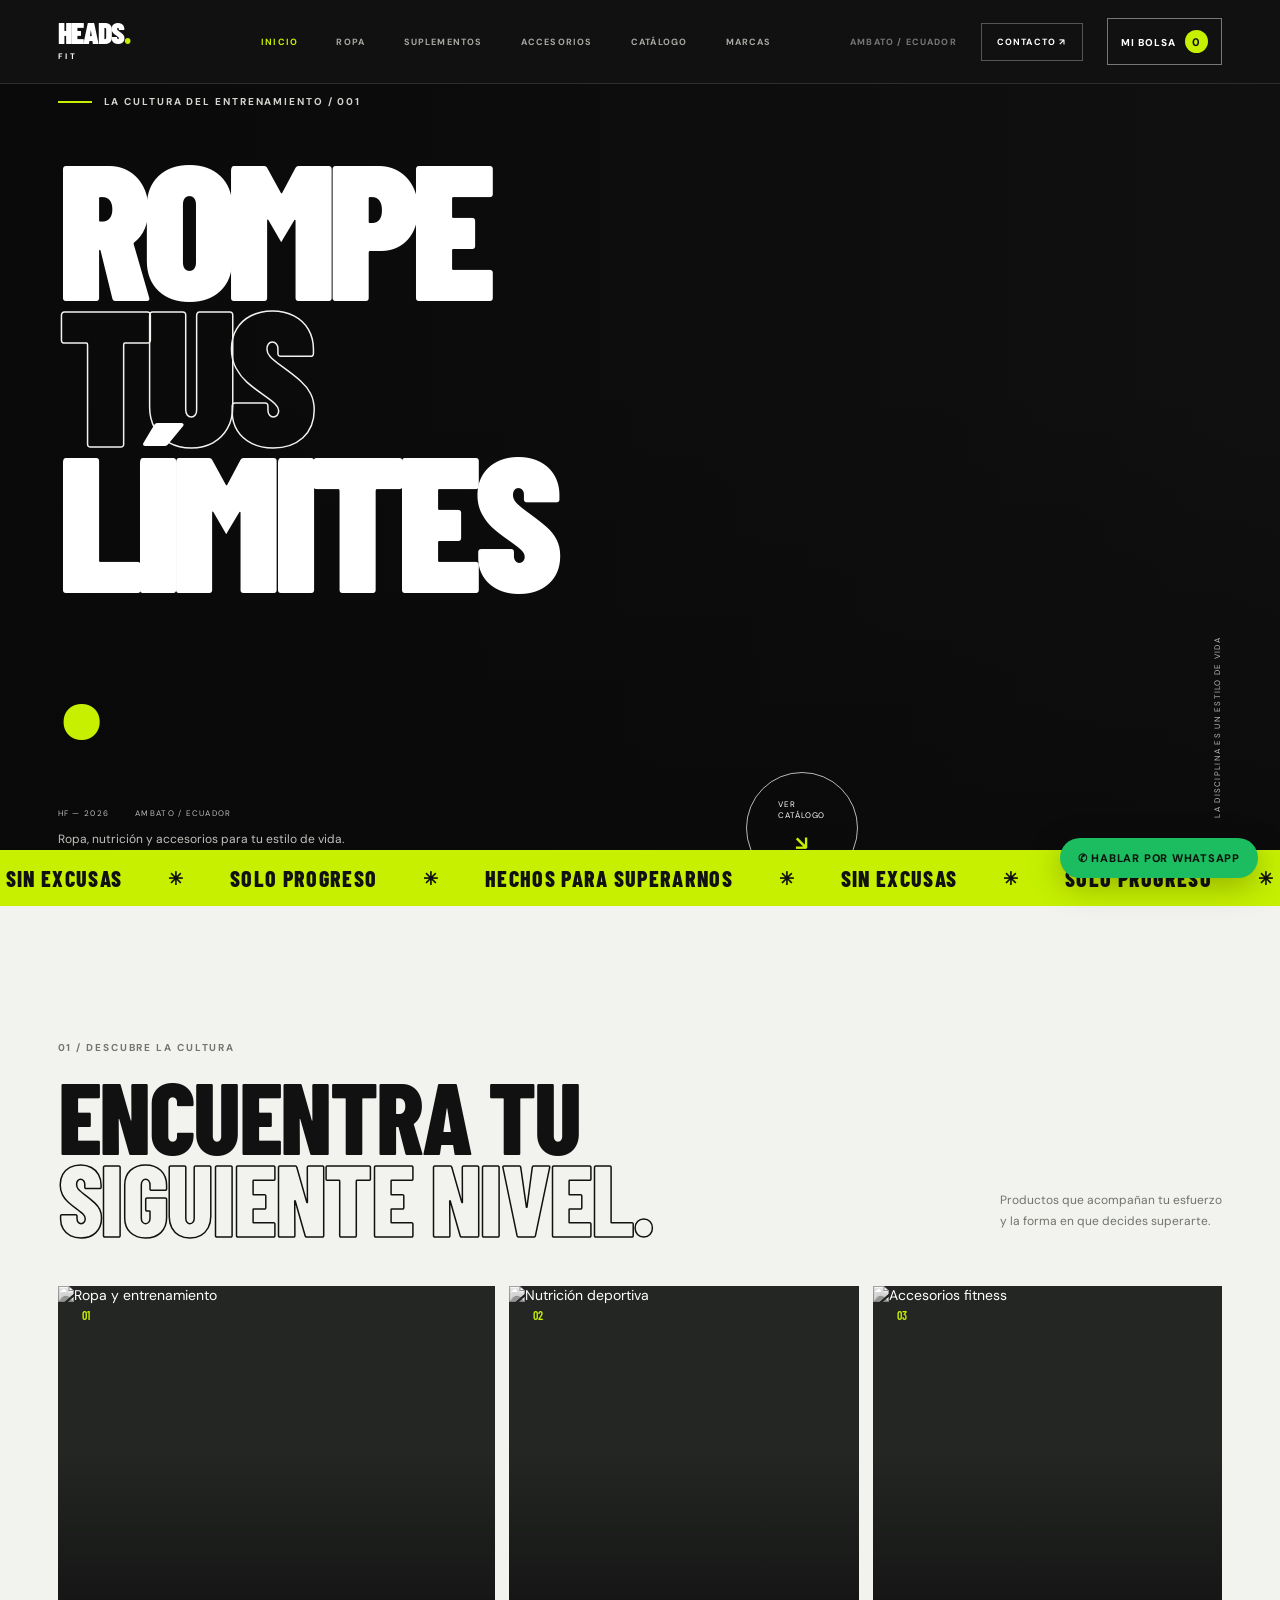
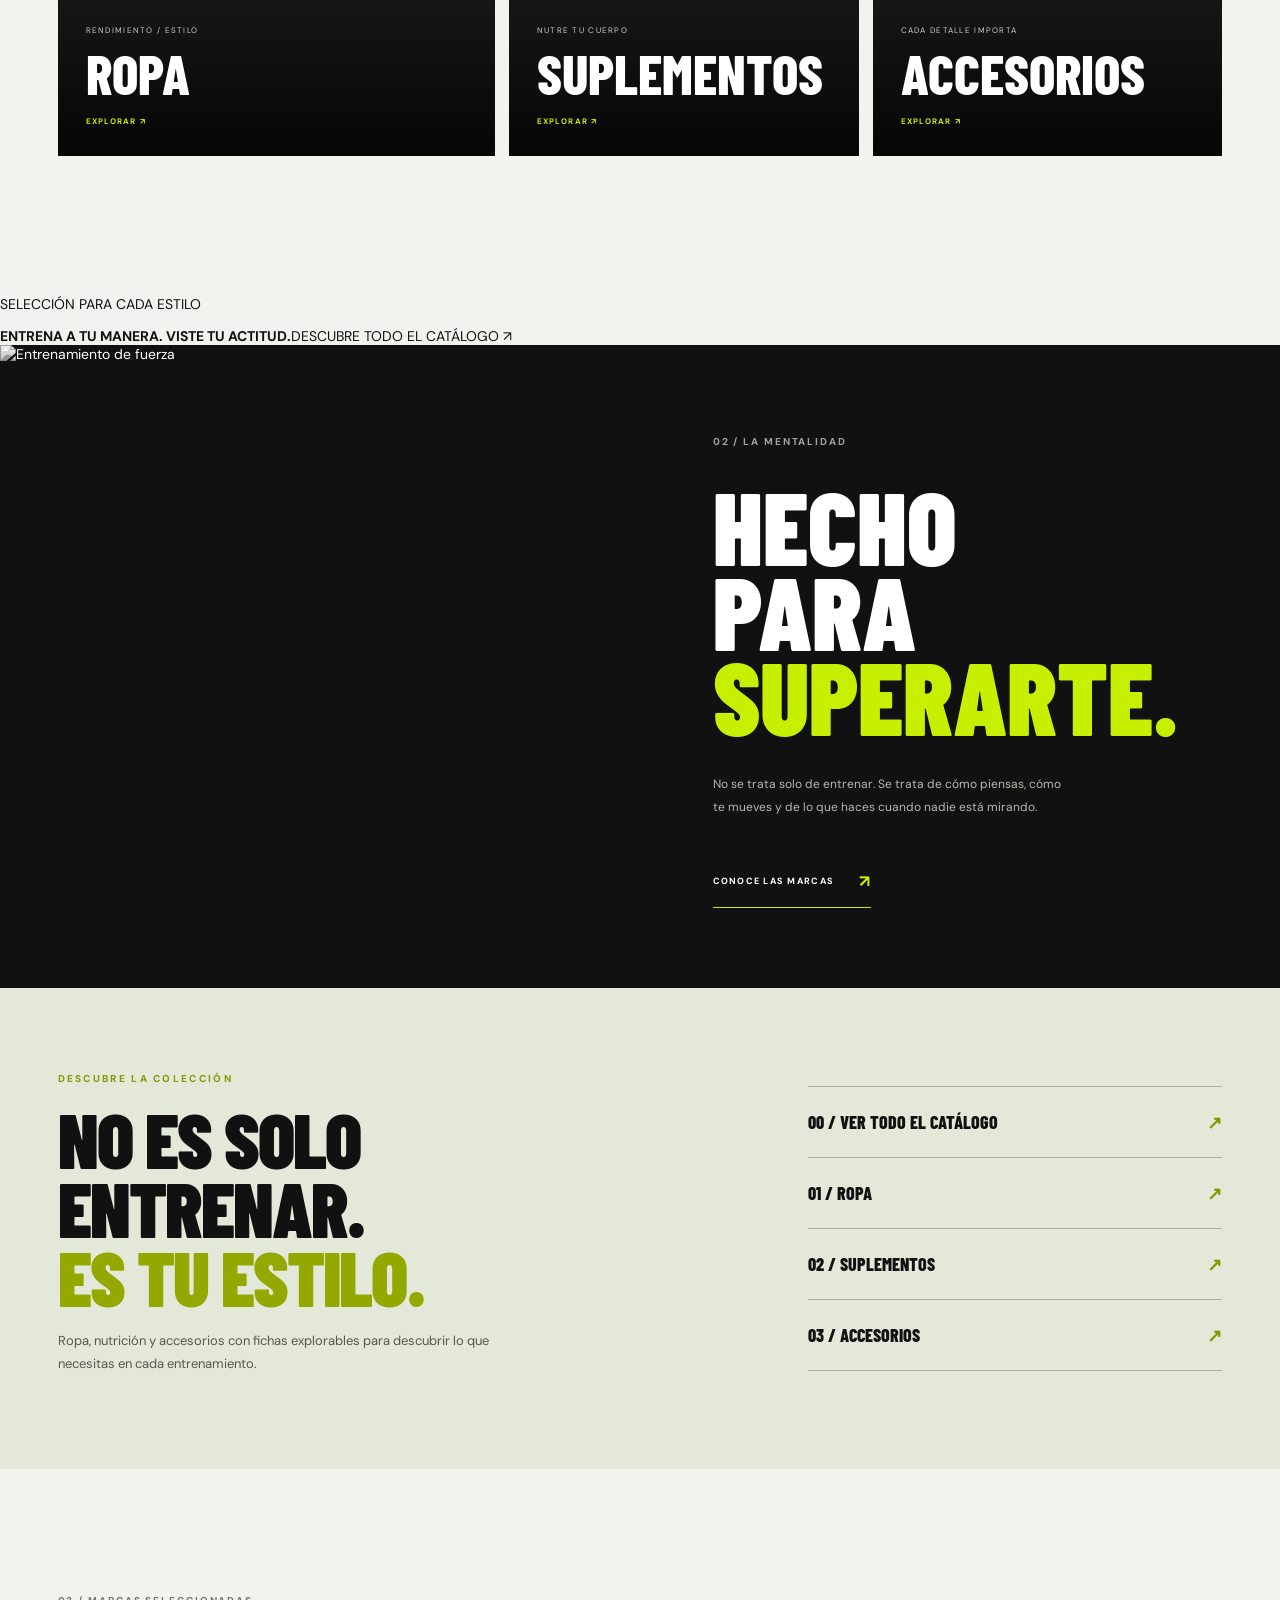
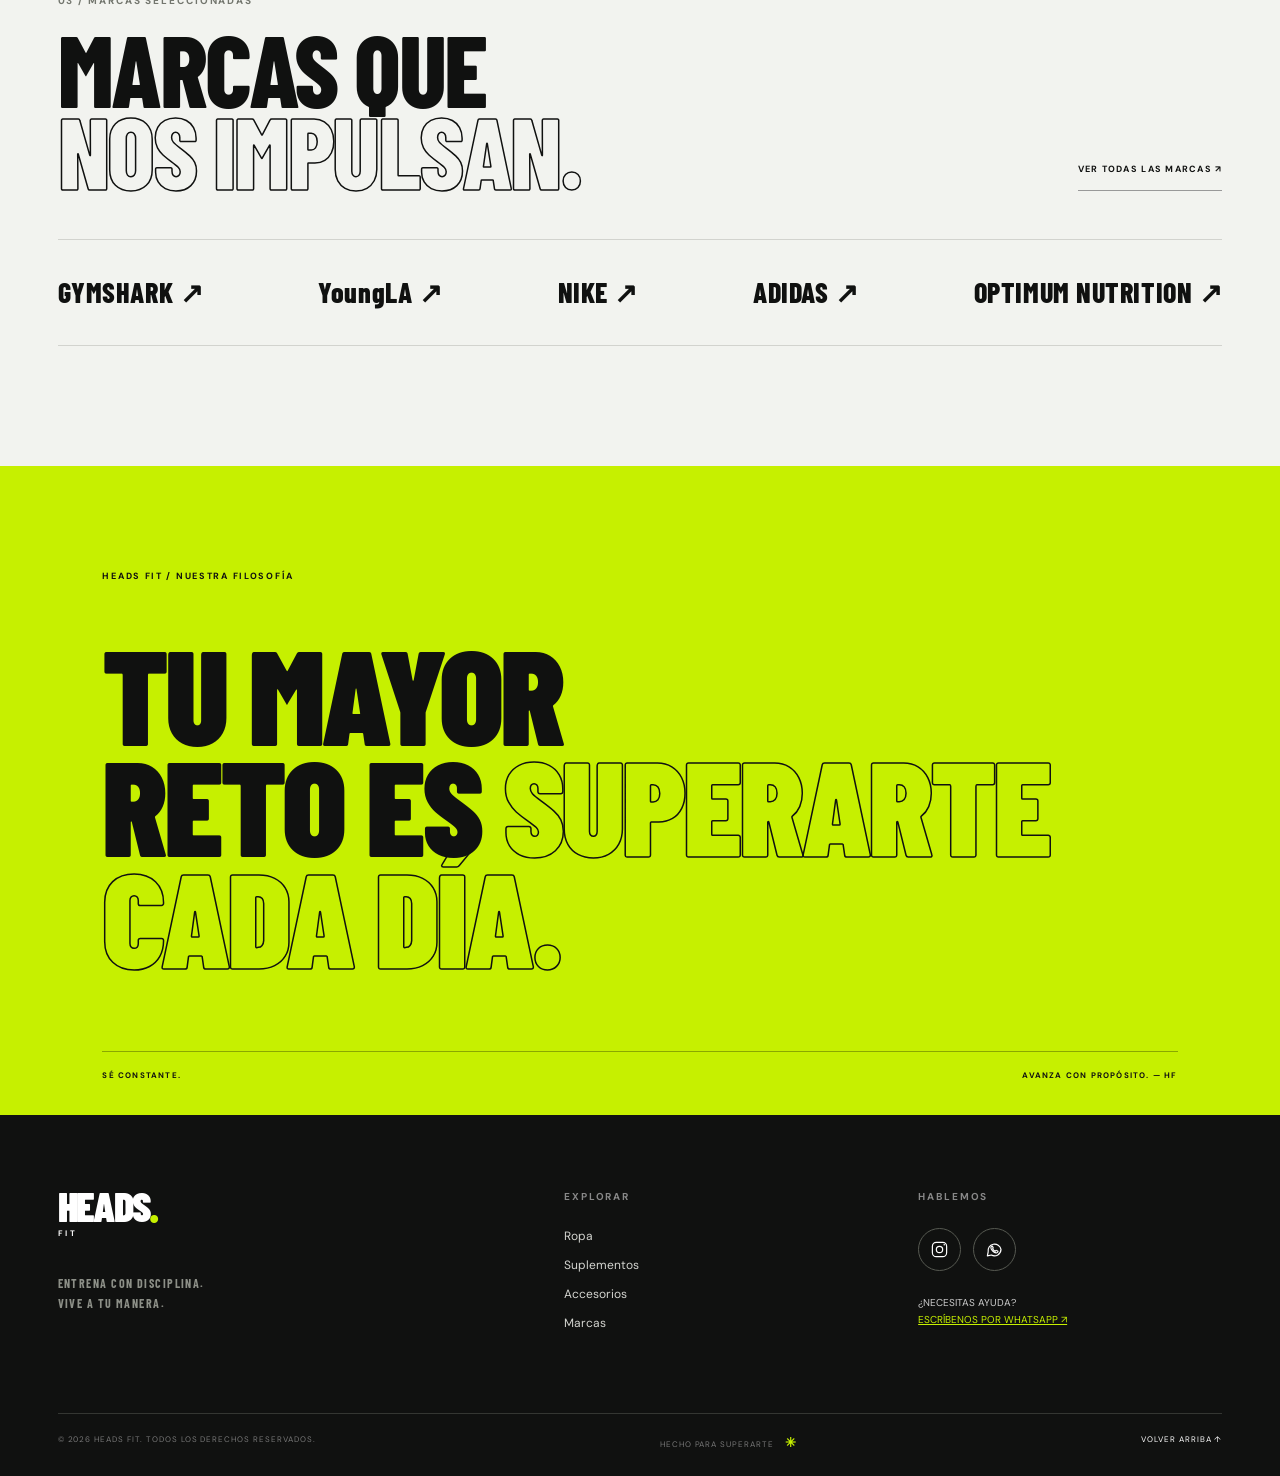
==== commit 9d80748f: "Modernizar navegación, diseño y acceso a catálogo por marcas" ====
--- a/index.html
+++ b/index.html
@@ -12,6 +12,7 @@
 <link href="https://fonts.googleapis.com/css2?family=Barlow+Condensed:wght@500;600;700;800;900&amp;family=DM+Sans:wght@400;500;600;700&amp;display=swap" rel="stylesheet"/>
 <link href="assets/css/style.css" rel="stylesheet"/>
 <link href="assets/css/shop.css" rel="stylesheet"/>
+<link href="assets/css/v3.css" rel="stylesheet"/>
 </head>
 <body>
 <div class="site-loader"><span>HEADS<span class="lime">.</span></span><div class="loader-bar"><i></i></div></div>
@@ -37,7 +38,7 @@
 <p class="eyebrow reveal"><span class="eyebrow-line"></span> LA CULTURA DEL ENTRENAMIENTO / 001</p>
 <h1 class="hero-title"><span class="reveal">ROMPE</span><span class="outline reveal">TUS</span><span class="reveal">LÍMITES<span class="lime">.</span></span></h1>
 <div class="hero-bottom reveal">
-<p>Equipamiento, estilo y rendimiento.<br/>Todo lo que mueve tu próxima evolución.</p>
+<p>Elige tu estilo, vive tu disciplina.<br/>Ropa, accesorios y nutrición para cada entrenamiento.</p>
 <a aria-label="Explorar catálogo" class="circle-link" href="ropa.html"><span>VER<br/>CATÁLOGO</span><b>↘</b></a>
 </div>
 </div>
@@ -46,7 +47,7 @@
 </section>
 <section aria-label="Lema" class="ticker"><div class="ticker-track"><span>SIN EXCUSAS</span><i>✳</i><span>SOLO PROGRESO</span><i>✳</i><span>HECHOS PARA SUPERARNOS</span><i>✳</i><span>SIN EXCUSAS</span><i>✳</i><span>SOLO PROGRESO</span><i>✳</i></div></section>
 <section class="section wrap" id="categories">
-<div class="section-heading reveal"><div><p class="eyebrow">01 / DESCUBRE LA CULTURA</p><h2>ENCUENTRA TU<br/><span class="outline-dark">SIGUIENTE NIVEL.</span></h2></div><p class="section-note">Una selección para quienes convierten<br/>la constancia en su estilo de vida.</p></div>
+<div class="section-heading reveal"><div><p class="eyebrow">01 / DESCUBRE LA CULTURA</p><h2>ENCUENTRA TU<br/><span class="outline-dark">SIGUIENTE NIVEL.</span></h2></div><p class="section-note">Productos que acompañan tu esfuerzo<br/>y la forma en que decides superarte.</p></div>
 <div class="category-grid">
 <a class="category-card category-large reveal" href="ropa.html"><img alt="Ropa y entrenamiento" src="https://images.unsplash.com/photo-1534438327276-14e5300c3a48?auto=format&amp;fit=crop&amp;w=1200&amp;q=85"/><span class="category-number">01</span><div><small>RENDIMIENTO / ESTILO</small><h3>ROPA</h3><b>EXPLORAR ↗</b></div></a>
 <a class="category-card reveal" href="suplementos.html"><img alt="Nutrición deportiva" src="https://images.unsplash.com/photo-1593095948071-474c5cc2989d?auto=format&amp;fit=crop&amp;w=1000&amp;q=85"/><span class="category-number">02</span><div><small>NUTRE TU CUERPO</small><h3>SUPLEMENTOS</h3><b>EXPLORAR ↗</b></div></a>
@@ -57,7 +58,7 @@
 <div class="feature-image"><img alt="Entrenamiento de fuerza" src="https://images.unsplash.com/photo-1581009146145-b5ef050c2e1e?auto=format&amp;fit=crop&amp;w=1800&amp;q=90"/></div>
 <div class="feature-copy reveal"><p class="eyebrow">02 / LA MENTALIDAD</p><h2>HECHO PARA<br/><span class="lime">SUPERARTE.</span></h2><p>No se trata solo de entrenar. Se trata de cómo piensas, cómo te mueves y de lo que haces cuando nadie está mirando.</p><a class="text-link" href="marcas.html">CONOCE LAS MARCAS <span>↗</span></a></div>
 </section>
-<section class="discovery-banner"><div class="wrap discovery-inner"><div><span class="micro-label">DESCUBRE LA COLECCIÓN</span><h2>NO ES SOLO EQUIPO.<br/><em>ES TU RITMO.</em></h2><p>Ropa, nutrición y accesorios con fichas explorables para descubrir lo que necesitas en cada entrenamiento.</p></div><div class="discovery-links"><a href="ropa.html">01 / ROPA <span>↗</span></a><a href="suplementos.html">02 / SUPLEMENTOS <span>↗</span></a><a href="accesorios.html">03 / ACCESORIOS <span>↗</span></a></div></div></section><section class="section wrap brand-strip">
+<section class="discovery-banner"><div class="wrap discovery-inner"><div><span class="micro-label">DESCUBRE LA COLECCIÓN</span><h2>NO ES SOLO ENTRENAR.<br/><em>ES TU ESTILO.</em></h2><p>Ropa, nutrición y accesorios con fichas explorables para descubrir lo que necesitas en cada entrenamiento.</p></div><div class="discovery-links"><a href="ropa.html">01 / ROPA <span>↗</span></a><a href="suplementos.html">02 / SUPLEMENTOS <span>↗</span></a><a href="accesorios.html">03 / ACCESORIOS <span>↗</span></a></div></div></section><section class="section wrap brand-strip">
 <div class="section-heading reveal"><div><p class="eyebrow">03 / MARCAS SELECCIONADAS</p><h2>MARCAS QUE<br/><span class="outline-dark">NOS IMPULSAN.</span></h2></div><a class="text-link dark-link" href="marcas.html">VER TODAS LAS MARCAS ↗</a></div>
 <div class="brand-logos reveal"><span>GYMSHARK</span><span>YoungLA</span><span>UNDER ARMOUR</span><span>NIKE</span><span>ADIDAS</span></div>
 </section>
@@ -73,5 +74,6 @@
 <script src="https://cdnjs.cloudflare.com/ajax/libs/gsap/3.12.5/gsap.min.js"></script>
 <script src="https://cdnjs.cloudflare.com/ajax/libs/gsap/3.12.5/ScrollTrigger.min.js"></script>
 <script src="assets/js/main.js"></script>
+<script src="assets/js/productos.js"></script>
 <script src="assets/js/shop.js"></script>
 </body></html>
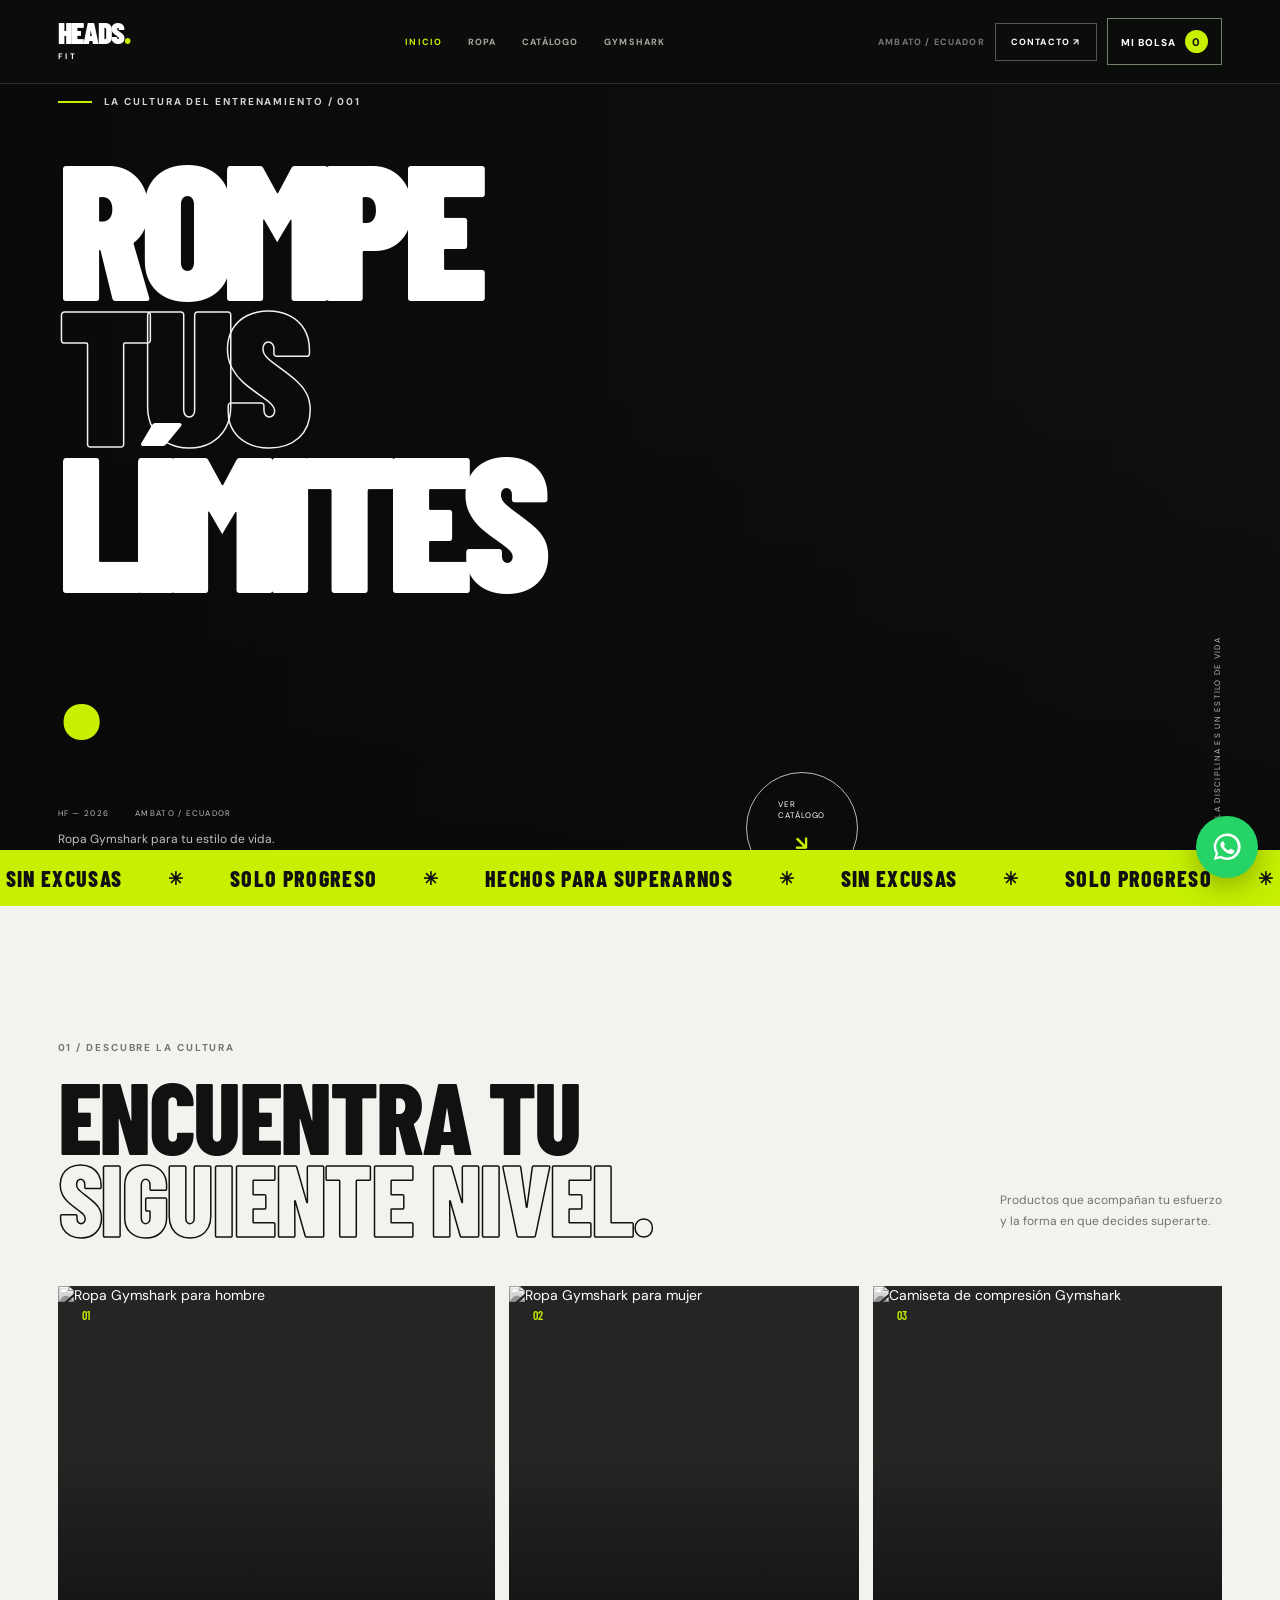
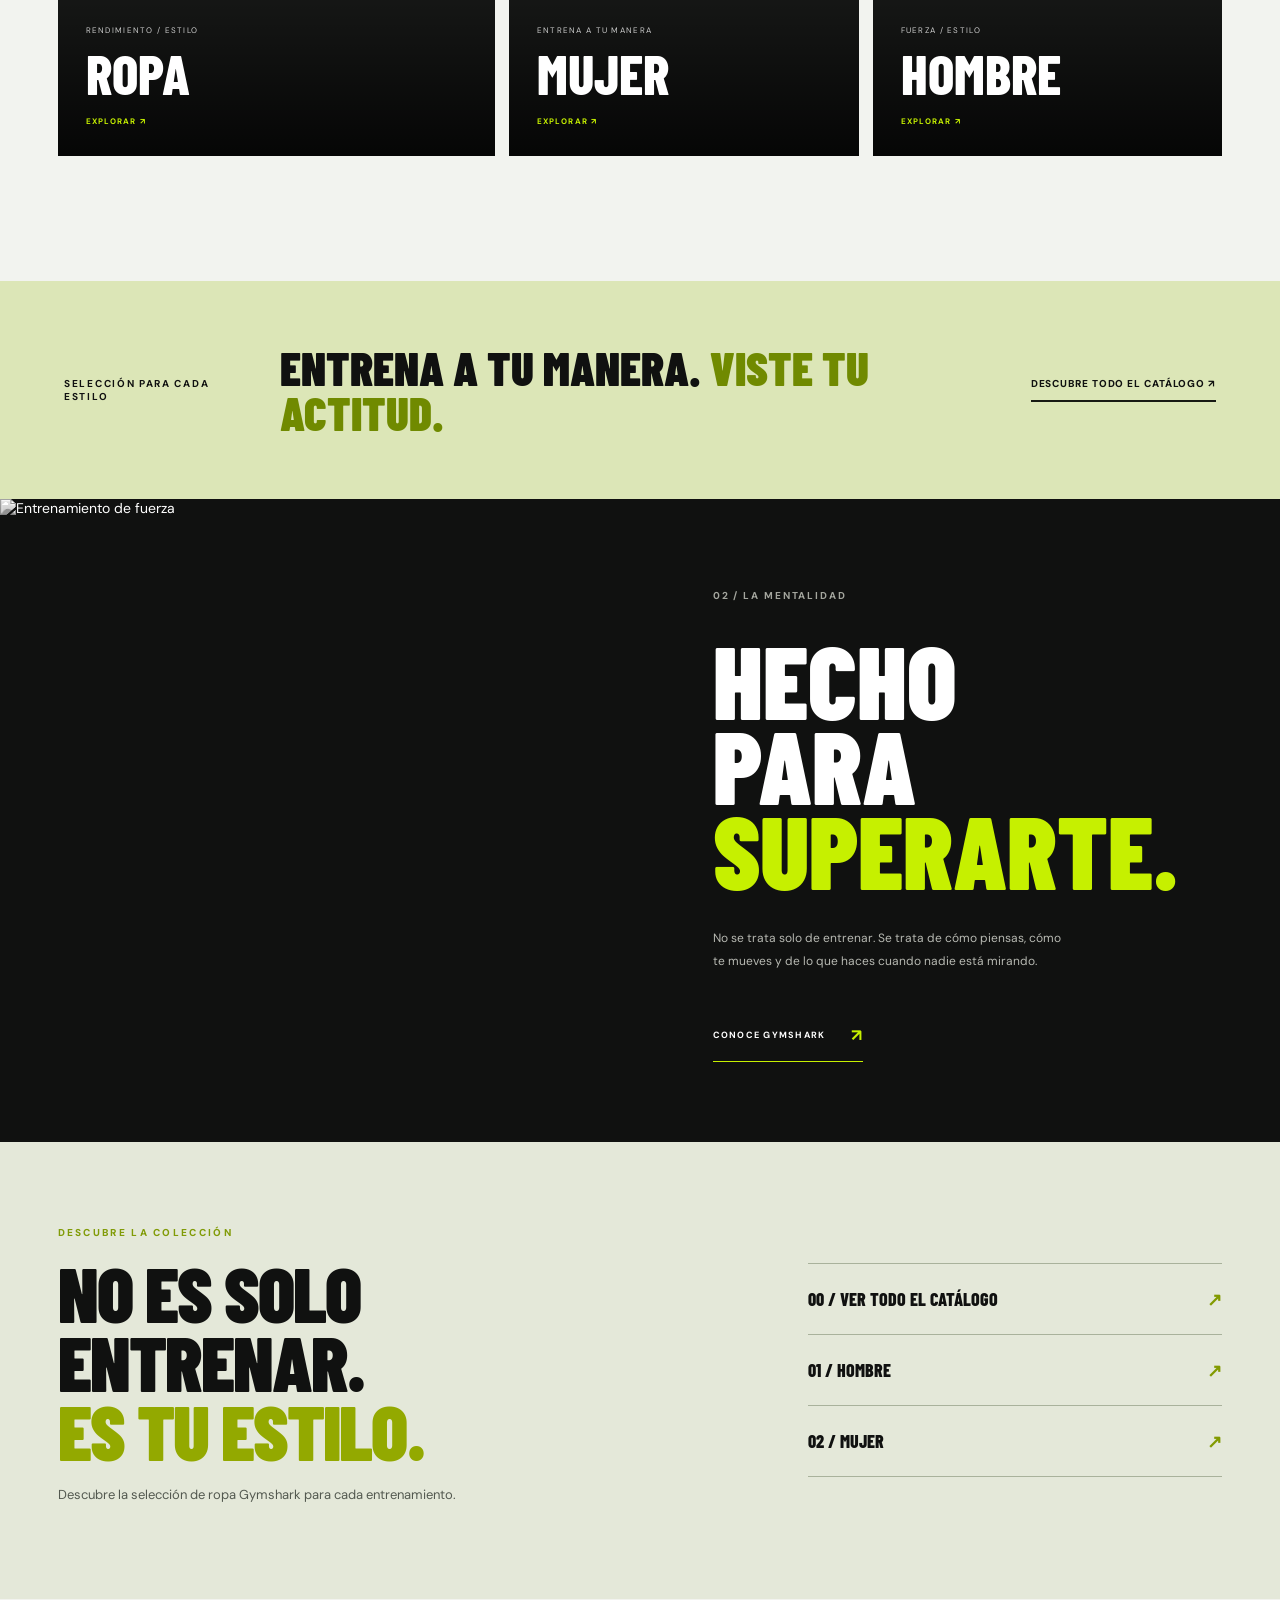
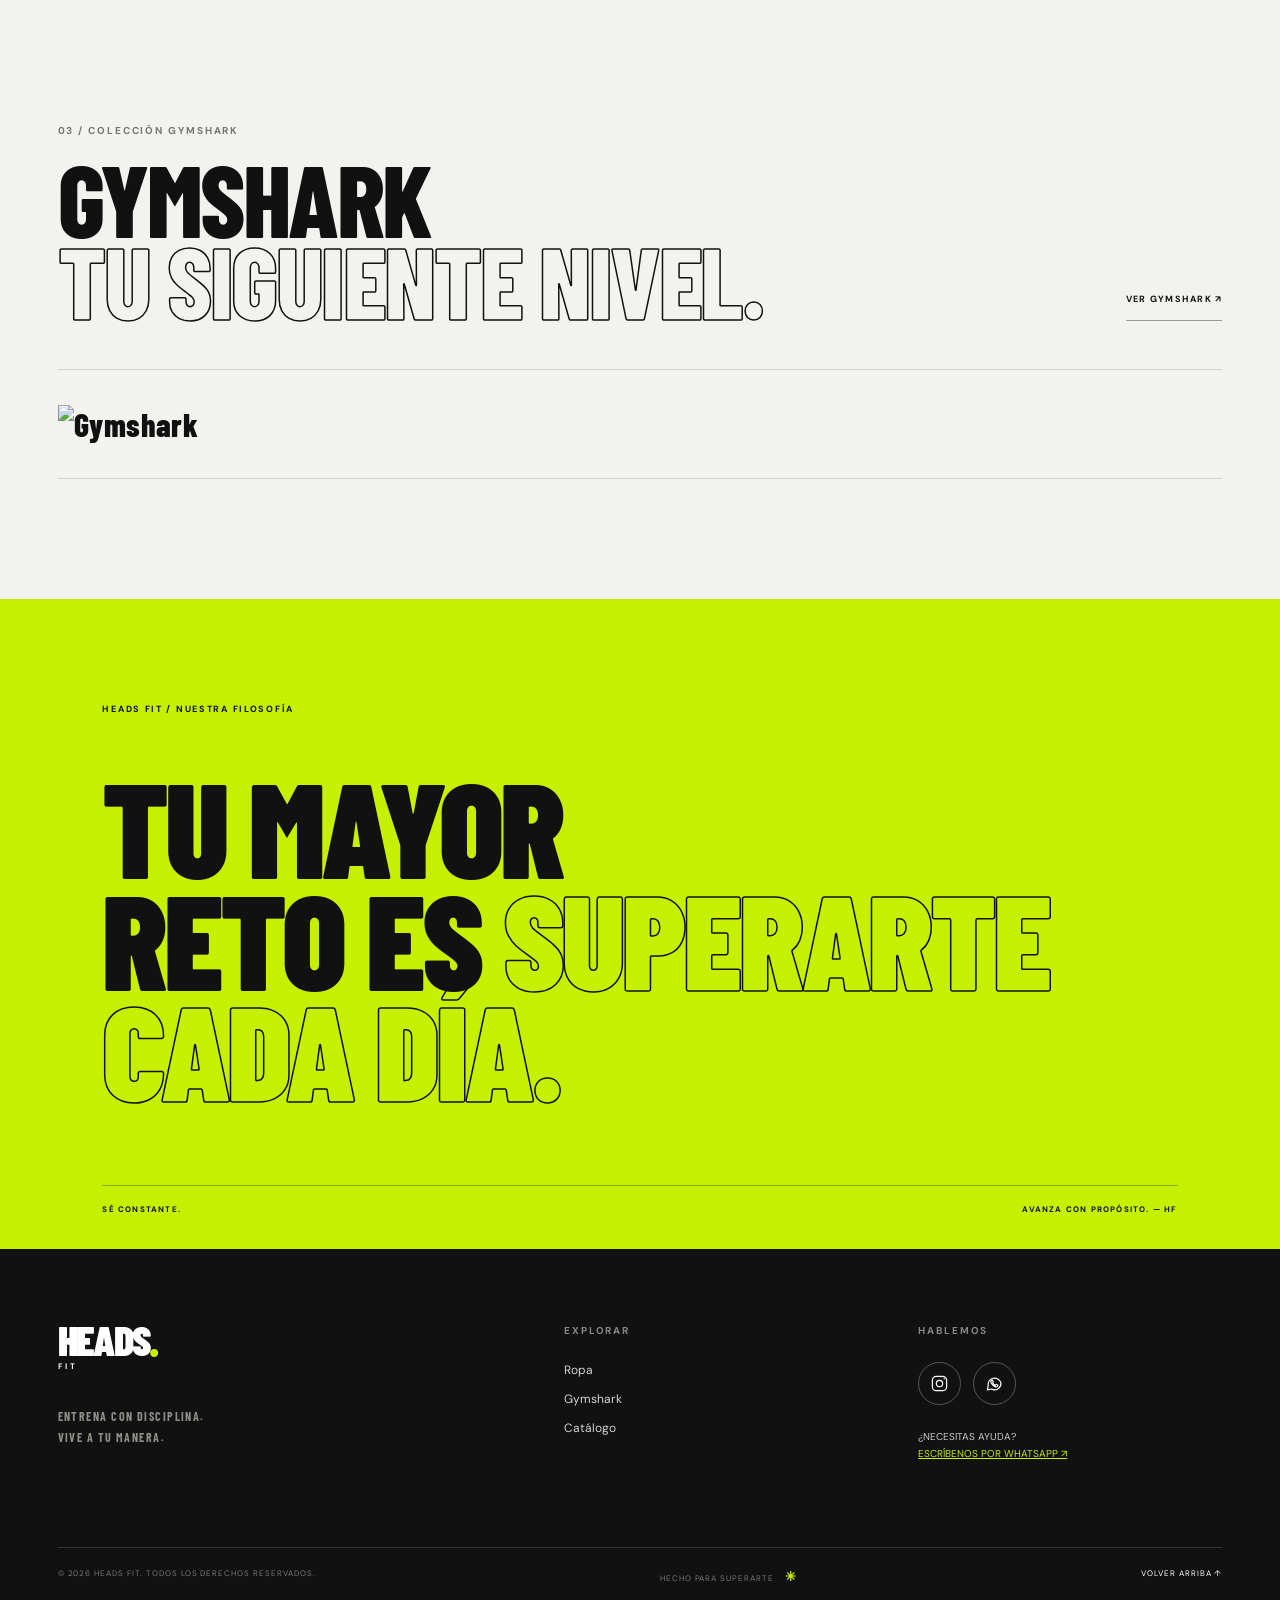
==== commit 6f454af0: "Configurar colección Gymshark, precios, tallas y pantallas de carga" ====
--- a/index.html
+++ b/index.html
@@ -5,7 +5,7 @@
 <meta charset="utf-8"/>
 <meta content="width=device-width, initial-scale=1" name="viewport"/>
 <meta content="#101110" name="theme-color"/>
-<meta content="HEADS FIT — catálogo de ropa, suplementos y accesorios fitness." name="description"/>
+<meta content="HEADS FIT — ropa deportiva Gymshark en Ambato." name="description"/>
 <title>HEADS FIT — Tu fuerza, tu estilo</title>
 <link href="https://fonts.googleapis.com" rel="preconnect"/>
 <link crossorigin="" href="https://fonts.gstatic.com" rel="preconnect"/>
@@ -19,13 +19,7 @@
 <header class="site-header">
 <a aria-label="HEADS FIT inicio" class="wordmark" href="index.html">HEADS<span>.</span><small>FIT</small></a>
 <button aria-expanded="false" aria-label="Abrir menú" class="menu-toggle"><span></span><span></span></button>
-<nav class="main-nav">
-<a class="active" href="index.html">INICIO</a>
-<a class="" href="ropa.html">ROPA</a>
-<a class="" href="suplementos.html">SUPLEMENTOS</a>
-<a class="" href="accesorios.html">ACCESORIOS</a>
-<a class="" href="marcas.html">MARCAS</a>
-</nav>
+<nav class="main-nav"><a class="active" href="index.html">INICIO</a><a class="" href="ropa.html">ROPA</a><a class="" href="marcas.html">GYMSHARK</a></nav>
 <div class="header-right"><span>AMBATO / ECUADOR</span><a class="contact-link" href="https://wa.me/593983551261?text=Hola%2C%20quiero%20consultar%20sobre%20HEADS%20FIT" target="_blank" rel="noopener noreferrer">CONTACTO ↗</a></div>
 </header>
 <main>
@@ -38,7 +32,7 @@
 <p class="eyebrow reveal"><span class="eyebrow-line"></span> LA CULTURA DEL ENTRENAMIENTO / 001</p>
 <h1 class="hero-title"><span class="reveal">ROMPE</span><span class="outline reveal">TUS</span><span class="reveal">LÍMITES<span class="lime">.</span></span></h1>
 <div class="hero-bottom reveal">
-<p>Elige tu estilo, vive tu disciplina.<br/>Ropa, accesorios y nutrición para cada entrenamiento.</p>
+<p>Elige tu estilo, vive tu disciplina.<br/>Ropa Gymshark para cada entrenamiento.</p>
 <a aria-label="Explorar catálogo" class="circle-link" href="ropa.html"><span>VER<br/>CATÁLOGO</span><b>↘</b></a>
 </div>
 </div>
@@ -48,24 +42,19 @@
 <section aria-label="Lema" class="ticker"><div class="ticker-track"><span>SIN EXCUSAS</span><i>✳</i><span>SOLO PROGRESO</span><i>✳</i><span>HECHOS PARA SUPERARNOS</span><i>✳</i><span>SIN EXCUSAS</span><i>✳</i><span>SOLO PROGRESO</span><i>✳</i></div></section>
 <section class="section wrap" id="categories">
 <div class="section-heading reveal"><div><p class="eyebrow">01 / DESCUBRE LA CULTURA</p><h2>ENCUENTRA TU<br/><span class="outline-dark">SIGUIENTE NIVEL.</span></h2></div><p class="section-note">Productos que acompañan tu esfuerzo<br/>y la forma en que decides superarte.</p></div>
-<div class="category-grid">
-<a class="category-card category-large reveal" href="ropa.html"><img alt="Ropa y entrenamiento" src="https://images.unsplash.com/photo-1534438327276-14e5300c3a48?auto=format&amp;fit=crop&amp;w=1200&amp;q=85"/><span class="category-number">01</span><div><small>RENDIMIENTO / ESTILO</small><h3>ROPA</h3><b>EXPLORAR ↗</b></div></a>
-<a class="category-card reveal" href="suplementos.html"><img alt="Nutrición deportiva" src="https://images.unsplash.com/photo-1593095948071-474c5cc2989d?auto=format&amp;fit=crop&amp;w=1000&amp;q=85"/><span class="category-number">02</span><div><small>NUTRE TU CUERPO</small><h3>SUPLEMENTOS</h3><b>EXPLORAR ↗</b></div></a>
-<a class="category-card reveal" href="accesorios.html"><img alt="Accesorios fitness" src="https://images.unsplash.com/photo-1583454110551-21f2fa2afe61?auto=format&amp;fit=crop&amp;w=1000&amp;q=85"/><span class="category-number">03</span><div><small>CADA DETALLE IMPORTA</small><h3>ACCESORIOS</h3><b>EXPLORAR ↗</b></div></a>
-</div>
-</section>
+<div class="category-grid"><a class="category-card category-large reveal" href="ropa.html"><img alt="Ropa Gymshark para hombre" src="assets/img/gymshark/power-black.webp"/><span class="category-number">01</span><div><small>RENDIMIENTO / ESTILO</small><h3>ROPA</h3><b>EXPLORAR ↗</b></div></a><a class="category-card reveal" href="catalogo.html?marca=GYMSHARK&amp;genero=Mujer"><img alt="Ropa Gymshark para mujer" src="assets/img/gymshark/bra-brown.webp"/><span class="category-number">02</span><div><small>ENTRENA A TU MANERA</small><h3>MUJER</h3><b>EXPLORAR ↗</b></div></a><a class="category-card reveal" href="catalogo.html?marca=GYMSHARK&amp;genero=Hombre"><img alt="Camiseta de compresión Gymshark" src="assets/img/gymshark/compression-blue.webp"/><span class="category-number">03</span><div><small>FUERZA / ESTILO</small><h3>HOMBRE</h3><b>EXPLORAR ↗</b></div></a></div></section>
 <section class="feature-band">
 <div class="feature-image"><img alt="Entrenamiento de fuerza" src="https://images.unsplash.com/photo-1581009146145-b5ef050c2e1e?auto=format&amp;fit=crop&amp;w=1800&amp;q=90"/></div>
-<div class="feature-copy reveal"><p class="eyebrow">02 / LA MENTALIDAD</p><h2>HECHO PARA<br/><span class="lime">SUPERARTE.</span></h2><p>No se trata solo de entrenar. Se trata de cómo piensas, cómo te mueves y de lo que haces cuando nadie está mirando.</p><a class="text-link" href="marcas.html">CONOCE LAS MARCAS <span>↗</span></a></div>
+<div class="feature-copy reveal"><p class="eyebrow">02 / LA MENTALIDAD</p><h2>HECHO PARA<br/><span class="lime">SUPERARTE.</span></h2><p>No se trata solo de entrenar. Se trata de cómo piensas, cómo te mueves y de lo que haces cuando nadie está mirando.</p><a class="text-link" href="marcas.html">CONOCE GYMSHARK <span>↗</span></a></div>
 </section>
-<section class="discovery-banner"><div class="wrap discovery-inner"><div><span class="micro-label">DESCUBRE LA COLECCIÓN</span><h2>NO ES SOLO ENTRENAR.<br/><em>ES TU ESTILO.</em></h2><p>Ropa, nutrición y accesorios con fichas explorables para descubrir lo que necesitas en cada entrenamiento.</p></div><div class="discovery-links"><a href="ropa.html">01 / ROPA <span>↗</span></a><a href="suplementos.html">02 / SUPLEMENTOS <span>↗</span></a><a href="accesorios.html">03 / ACCESORIOS <span>↗</span></a></div></div></section><section class="section wrap brand-strip">
-<div class="section-heading reveal"><div><p class="eyebrow">03 / MARCAS SELECCIONADAS</p><h2>MARCAS QUE<br/><span class="outline-dark">NOS IMPULSAN.</span></h2></div><a class="text-link dark-link" href="marcas.html">VER TODAS LAS MARCAS ↗</a></div>
-<div class="brand-logos reveal"><span>GYMSHARK</span><span>YoungLA</span><span>UNDER ARMOUR</span><span>NIKE</span><span>ADIDAS</span></div>
+<section class="discovery-banner"><div class="wrap discovery-inner"><div><span class="micro-label">DESCUBRE LA COLECCIÓN</span><h2>NO ES SOLO ENTRENAR.<br/><em>ES TU ESTILO.</em></h2><p>Descubre la selección de ropa Gymshark para cada entrenamiento.</p></div><div class="discovery-links"><a href="catalogo.html?marca=GYMSHARK&amp;genero=Hombre">01 / HOMBRE <span>↗</span></a><a href="catalogo.html?marca=GYMSHARK&amp;genero=Mujer">02 / MUJER <span>↗</span></a></div></div></section><section class="section wrap brand-strip">
+<div class="section-heading reveal"><div><p class="eyebrow">03 / COLECCIÓN GYMSHARK</p><h2>GYMSHARK<br/><span class="outline-dark">TU SIGUIENTE NIVEL.</span></h2></div><a class="text-link dark-link" href="marcas.html">VER GYMSHARK ↗</a></div>
+<div class="brand-logos reveal"><a href="catalogo.html?marca=GYMSHARK"><img class="hf-brand-wordmark" src="assets/img/gymshark/gymshark.png" alt="Gymshark"></a></div>
 </section>
 <section class="manifesto"><p class="eyebrow">HEADS FIT / NUESTRA FILOSOFÍA</p><p class="manifesto-line">TU MAYOR<br/>RETO ES <span>SUPERARTE CADA DÍA.</span></p><div class="manifesto-bottom"><span>SÉ CONSTANTE.</span><span>AVANZA CON PROPÓSITO. — HF</span></div></section>
 </main>
 <footer class="site-footer" id="contacto">
-<div class="footer-top wrap"><div><a class="wordmark footer-mark" href="index.html">HEADS<span>.</span><small>FIT</small></a><p class="footer-tag">ENTRENA CON DISCIPLINA.<br/>VIVE A TU MANERA.</p></div><div class="footer-nav"><p class="eyebrow">EXPLORAR</p><a href="ropa.html">Ropa</a><a href="suplementos.html">Suplementos</a><a href="accesorios.html">Accesorios</a><a href="marcas.html">Marcas</a></div><div class="footer-social"><p class="eyebrow">HABLEMOS</p><div class="social-icons">
+<div class="footer-top wrap"><div><a class="wordmark footer-mark" href="index.html">HEADS<span>.</span><small>FIT</small></a><p class="footer-tag">ENTRENA CON DISCIPLINA.<br/>VIVE A TU MANERA.</p></div><div class="footer-nav"><p class="eyebrow">EXPLORAR</p><a href="ropa.html">Ropa</a><a href="marcas.html">Gymshark</a><a href="catalogo.html?marca=GYMSHARK">Catálogo</a></div><div class="footer-social"><p class="eyebrow">HABLEMOS</p><div class="social-icons">
 <span aria-label="Instagram" class="social-icon"><svg aria-hidden="true" viewbox="0 0 24 24"><rect height="18" rx="5" width="18" x="3" y="3"></rect><circle cx="12" cy="12" r="4"></circle><circle class="fill" cx="18" cy="6" r="1"></circle></svg></span>
 <span aria-label="WhatsApp" class="social-icon"><svg aria-hidden="true" viewbox="0 0 24 24"><path d="M20.2 11.8a8.2 8.2 0 0 1-12.1 7.2L3 20l1-4.9a8.2 8.2 0 1 1 16.2-3.3Z"></path><path d="M8.4 8.2c.4-.7.8-.6 1.1-.1l.8 1.5c.2.3.1.6-.2.9l-.5.6c.8 1.5 1.8 2.4 3.3 3.1l.6-.7c.3-.3.6-.4.9-.2l1.5.7c.5.3.6.7.3 1.1-.5.8-1.2 1.2-2.2 1.1-2.8-.3-6.4-3.7-6.6-6.4 0-.7.3-1.2 1-1.6Z"></path></svg></span>
 </div><p class="social-note">Canales de contacto<br/><span>Pedidos por WhatsApp</span></p></div></div>
--- a/assets/css/v3.css
+++ b/assets/css/v3.css
@@ -0,0 +1,407 @@
+/* HEADS FIT V3 · interfaz editorial responsiva */
+:root{--lime:#c6f000;--ink:#101110;--paper:#f2f3ef}
+.site-header{backdrop-filter:blur(18px);background:rgba(12,14,12,.96)}
+.site-header .wordmark{width:135px}
+.main-nav{gap:clamp(12px,2vw,30px)}
+.main-nav a{transition:color .2s ease}
+.main-nav a:focus-visible{outline:2px solid var(--lime);outline-offset:5px}
+.header-right{gap:10px}
+.hf-cart-trigger{border-color:#75806a;transition:transform .2s,background .2s}
+.hf-cart-trigger:hover{transform:translateY(-2px);background:rgba(198,240,0,.08)}
+.hero-title{letter-spacing:-.055em}
+.category-card img{transition:transform .8s cubic-bezier(.2,.8,.2,1),filter .8s}
+.brand-logos{display:flex;gap:20px;justify-content:space-between;align-items:center;flex-wrap:wrap}
+.brand-logos a{font:800 clamp(19px,2.7vw,32px) var(--font-display);letter-spacing:.015em;transition:color .2s,transform .25s}
+.brand-logos a:hover{color:#799500;transform:translateY(-4px)}
+.brand-logos a span{font-size:14px;color:#849f00}
+.hf-feature-ribbon{padding:64px max(5vw,24px);background:#dce6b7;display:flex;align-items:center;gap:34px;justify-content:space-between}
+.hf-feature-ribbon p{font:700 10px var(--font-body);letter-spacing:.17em}
+.hf-feature-ribbon strong{font:900 clamp(24px,3.7vw,56px)/.95 var(--font-display)}
+.hf-feature-ribbon strong span{color:#708a00}
+.hf-feature-ribbon a{border-bottom:2px solid #171a13;font-size:10px;font-weight:800;letter-spacing:.09em;white-space:nowrap;padding-bottom:10px}
+.hf-catalog-shell{padding:0 0 30px}
+.hf-catalog-top{display:flex;align-items:end;justify-content:space-between;gap:25px;margin-bottom:30px}
+.hf-catalog-top .eyebrow{color:#79806d}
+.hf-catalog-top h2{font:900 clamp(42px,5.5vw,86px)/.85 var(--font-display);letter-spacing:-.03em;max-width:760px;margin:13px 0 18px}
+.hf-catalog-caption{color:#6f756b;font-size:12px;line-height:1.65}
+.hf-catalog-count{background:#1b1d17;color:var(--lime);border-radius:999px;padding:12px 18px;white-space:nowrap;font-size:10px;font-weight:800;letter-spacing:.12em;margin-bottom:7px}
+.hf-filter-panel{padding:22px;display:grid;grid-template-columns:minmax(200px,1.7fr) minmax(180px,1fr) minmax(150px,.7fr);gap:12px;background:#e3e7db;border:1px solid #d4d9c9}
+.hf-search{display:flex;align-items:center;gap:10px;background:white;padding:0 17px;border:1px solid #c9cfc0;min-width:0}
+.hf-search span{font-size:26px;color:#7a8b60}
+.hf-search input{width:100%;height:51px;border:0;outline:0;font:500 12px var(--font-body);background:transparent;color:#171a14}
+.hf-search:focus-within{outline:2px solid #8da500}
+.hf-select-label{font:800 10px var(--font-body);letter-spacing:.06em;display:flex;align-items:center;gap:10px;color:#4d5648;background:#fff;padding:0 12px;border:1px solid #c9cfc0;min-width:0}
+.hf-select-label select{min-width:0;width:100%;height:51px;border:0;background:transparent;color:#111;font:700 11px var(--font-body);cursor:pointer;outline:0}
+.hf-filters-row{display:flex;align-items:start;justify-content:space-between;gap:18px;margin:24px 0 12px}
+.hf-chips{display:flex;flex-wrap:wrap;gap:8px}
+.hf-chip{border:1px solid #bec6b4;background:transparent;color:#30392d;border-radius:100px;padding:11px 15px;cursor:pointer;font:800 10px var(--font-body);transition:background .18s,color .18s,transform .18s}
+.hf-chip:hover{transform:translateY(-2px);border-color:#111}
+.hf-chip.active{background:#111511;color:#c6f000;border-color:#111}
+.hf-clear{border:0;border-bottom:1px solid #8b9383;background:transparent;white-space:nowrap;cursor:pointer;padding:10px 0;font-size:10px;font-weight:800;color:#485244}
+.hf-selection-label{font-size:10px;letter-spacing:.15em;font-weight:800;color:#8a9183;margin:25px 0 17px;text-transform:uppercase}
+.hf-product-grid{display:grid;grid-template-columns:repeat(4,minmax(0,1fr));gap:42px 15px}
+.hf-product{display:flex;flex-direction:column;min-width:0;position:relative;animation:hf-rise .55s both;animation-delay:calc(var(--stagger)*25ms)}
+@keyframes hf-rise{from{opacity:0;transform:translateY(20px)}to{opacity:1;transform:translateY(0)}}
+.hf-product-photo{display:block;position:relative;aspect-ratio:4/4.7;background:#dce0d5;overflow:hidden;width:100%;border:0;padding:0;cursor:pointer;text-align:left}
+.hf-product-photo img{display:block;width:100%;height:100%;object-fit:cover;object-position:center;filter:saturate(.84);transition:transform .6s cubic-bezier(.2,.7,.2,1),filter .5s}
+.hf-product:hover .hf-product-photo img{transform:scale(1.065);filter:saturate(1)}
+.hf-tag{position:absolute;top:13px;left:13px;padding:9px 10px;color:#111;background:var(--lime);font-size:8px;font-weight:800;letter-spacing:.1em;z-index:1}
+.hf-photo-overlay{position:absolute;inset:auto 0 0;background:linear-gradient(0deg,#101510c9,transparent);padding:35px 15px 13px;color:#fff;font:800 10px var(--font-body);letter-spacing:.1em;opacity:0;transform:translateY(7px);transition:opacity .25s,transform .25s}
+.hf-product:hover .hf-photo-overlay,.hf-product-photo:focus-visible .hf-photo-overlay{opacity:1;transform:none}
+.hf-product-details{display:flex;flex-direction:column;flex:1;padding:17px 3px 0}
+.hf-meta{display:flex;align-items:center;justify-content:space-between;gap:6px;font-size:9px;font-weight:700;letter-spacing:.08em;color:#8b9086}
+.hf-meta a{color:#616f48;text-decoration:underline;text-underline-offset:3px}
+.hf-meta a:hover{color:#171b16}
+.hf-product h3{font:800 clamp(21px,2vw,29px)/1.02 var(--font-display);margin:12px 0 8px;text-transform:uppercase}
+.hf-product-details>p{color:#686e64;font-size:11px;line-height:1.6;margin:0 0 18px;display:-webkit-box;-webkit-line-clamp:2;-webkit-box-orient:vertical;overflow:hidden}
+.hf-product-footer{display:flex;align-items:center;justify-content:space-between;gap:12px;margin-top:auto;border-top:1px solid #bfc7ba;padding:12px 0 0}
+.hf-product-footer span{font-size:9px;font-weight:800;letter-spacing:.07em;color:#5b6556}
+.hf-product-footer button{background:#121611;color:#fff;border:0;padding:10px 12px;cursor:pointer;font-size:10px;font-weight:800;transition:background .2s,color .2s}
+.hf-product-footer button span{color:inherit;font-size:16px}
+.hf-product-footer button:hover{background:var(--lime);color:#151911}
+.hf-no-results{padding:68px 30px;text-align:center;background:#e8eae1}
+.hf-no-results[hidden]{display:none}
+.hf-no-results h3{font:900 40px var(--font-display);margin:0 0 13px}
+.hf-no-results p{color:#66705f}
+.hf-reset{border:0;background:#171d14;color:#c6f000;padding:15px 22px;margin-top:18px;font-size:11px;font-weight:800;cursor:pointer}
+.hf-brands-section{padding:75px 0 120px}
+.hf-brands-intro{padding-bottom:43px}
+.hf-brands-intro h2{font:900 clamp(65px,9vw,126px)/.8 var(--font-display);margin:20px 0;letter-spacing:-.045em}
+.hf-brands-intro h2 em{font-style:normal;color:transparent;-webkit-text-stroke:1.5px #181c14}
+.hf-brands-intro p{color:#737a70;font-size:13px}
+.hf-brand-grid{display:grid;grid-template-columns:repeat(3,minmax(0,1fr));gap:15px}
+.hf-brand-card{position:relative;min-height:360px;background:#111;color:#fff;display:flex;flex-direction:column;justify-content:space-between;padding:24px;isolation:isolate;overflow:hidden;animation:hf-rise .5s both;animation-delay:calc(var(--stagger)*40ms)}
+.hf-brand-card::before{content:"";position:absolute;inset:0;background-image:linear-gradient(180deg,#0d110d85 0%,#0d110d3b 35%,#0d110deb 100%),var(--brand-bg);background-size:cover;background-position:center;z-index:-1;filter:grayscale(.8);transition:transform .7s,filter .7s}
+.hf-brand-card:hover::before{transform:scale(1.09);filter:grayscale(.15)}
+.hf-brand-index{color:var(--lime);font-size:9px;font-weight:800;letter-spacing:.14em}
+.hf-brand-main h3{font:900 clamp(40px,5.3vw,69px)/.86 var(--font-display);letter-spacing:-.02em;text-transform:uppercase;margin:22px 0 12px}
+.hf-brand-main p{color:#c9cfc1;line-height:1.5;font-size:12px;max-width:245px}
+.hf-brand-bottom{display:flex;align-items:center;justify-content:space-between;gap:14px;border-top:1px solid #ffffff55;padding-top:18px;color:#e6ebdf;font-size:9px;font-weight:800;letter-spacing:.08em}
+.hf-brand-bottom b{color:var(--lime)}
+.hf-brand-finish{margin-top:45px;display:flex;align-items:center;justify-content:space-between;gap:20px}
+.hf-brand-finish p{font:800 29px var(--font-display)}
+.hf-brand-finish a{background:var(--lime);padding:18px 26px;font-size:10px;font-weight:800;letter-spacing:.08em}
+.hf-quick{border:0;background:#f1f3ed;max-width:min(940px,calc(100% - 24px));max-height:92dvh;padding:0;box-shadow:0 30px 100px #0008}
+.hf-quick::backdrop{background:#050705ca;backdrop-filter:blur(8px)}
+.hf-quick-layout{display:grid;grid-template-columns:1fr 1fr}
+.hf-quick-image{background:#e4e8dc;min-height:550px}
+.hf-quick-image img{width:100%;height:100%;object-fit:cover;max-height:700px}
+.hf-quick-body{padding:55px 40px;display:flex;flex-direction:column;justify-content:center}
+.hf-quick-body h2{font:900 clamp(47px,6vw,78px)/.9 var(--font-display);margin:18px 0}
+.hf-quick-desc{font-size:14px;line-height:1.75;color:#5a6556;margin-bottom:22px}
+.hf-quick-info{padding:18px 0;border-top:1px solid #c9d0c3}
+.hf-quick-info span{font-size:10px;font-weight:800;letter-spacing:.1em}
+.hf-quick-info p{font-size:12px;line-height:1.6;color:#63705b}
+.hf-quick-add{width:100%;border:0;background:var(--lime);padding:19px 10px;cursor:pointer;font-size:11px;font-weight:800;letter-spacing:.08em}
+.hf-quick-notice{color:#778274;font-size:10px;line-height:1.6}
+.hf-quick-close{position:absolute;top:10px;right:16px;z-index:3;background:#111b;color:white;border:0;border-radius:50%;width:36px;height:36px;cursor:pointer;font-size:27px}
+.hf-drawer::backdrop,.hf-choose::backdrop{background:#0a0f0bc7}
+.hf-whatsapp{z-index:85}
+@media(max-width:1100px){
+ .hf-product-grid{grid-template-columns:repeat(3,minmax(0,1fr))}
+ .hf-filter-panel{grid-template-columns:1.2fr 1fr}
+ .hf-filter-panel .hf-select-label:last-child{grid-column:span 2}
+ .hf-brand-grid{grid-template-columns:repeat(2,minmax(0,1fr))}
+}
+@media(max-width:900px){
+ .site-header{gap:10px}
+ .site-header .wordmark{width:110px;font-size:27px}
+ .main-nav{gap:14px}
+ .main-nav a{font-size:9px}
+ .hf-feature-ribbon{flex-wrap:wrap}
+}
+@media(max-width:700px){
+ .hf-product-grid{grid-template-columns:repeat(2,minmax(0,1fr));gap:30px 11px}
+ .hf-product-photo{aspect-ratio:4/5}
+ .hf-product h3{font-size:24px}
+ .hf-product-details>p{font-size:10px}
+ .hf-filter-panel{grid-template-columns:1fr;padding:12px}
+ .hf-filter-panel .hf-select-label:last-child{grid-column:auto}
+ .hf-filters-row{flex-direction:column}
+ .hf-catalog-top{align-items:start;flex-direction:column}
+ .hf-brands-section{padding:48px 0 80px}
+ .hf-brand-grid{grid-template-columns:1fr}
+ .hf-brand-card{min-height:300px}
+ .hf-brand-finish{flex-direction:column;align-items:start}
+ .hf-feature-ribbon{gap:20px}
+ .hf-feature-ribbon strong{width:100%}
+ .hf-quick-layout{grid-template-columns:1fr}
+ .hf-quick-image{height:260px;min-height:0}
+ .hf-quick-image img{max-height:260px}
+ .hf-quick-body{padding:24px}
+ .hf-quick-body h2{font-size:52px}
+ .hf-whatsapp{bottom:12px;right:10px}
+ .hf-cart-trigger{font-size:9px}
+}
+@media(max-width:450px){
+ .hf-product-grid{gap:28px 9px}
+ .hf-tag{padding:7px 6px;font-size:7px}
+ .hf-meta{font-size:8px;flex-wrap:wrap}
+ .hf-product h3{font-size:20px}
+ .hf-product-footer{align-items:stretch;flex-direction:column;gap:8px}
+ .hf-product-footer button{width:100%}
+ .hf-catalog-top h2{font-size:48px}
+ .hf-brand-main h3{font-size:50px}
+}
+@media(prefers-reduced-motion:reduce){.hf-product,.hf-brand-card{animation:none!important}.hf-brand-card::before,.hf-product-photo img{transition:none!important}}
+
+/* La bolsa debe seguir accesible incluso cuando el menú pasa a modo móvil. */
+@media(max-width:650px){
+ .site-header .wordmark{margin-right:auto;flex-shrink:0}
+ .site-header .header-right{display:flex;order:2;margin-left:auto;gap:0}
+ .site-header .header-right .contact-link,.site-header .header-right>span{display:none}
+ .site-header .menu-toggle{order:3;flex-shrink:0}
+ .site-header .hf-cart-trigger{display:inline-flex;align-items:center;padding:7px 9px;font-size:9px}
+ .site-header .hf-count{width:22px;height:22px;margin-left:6px}
+ .site-header .main-nav{z-index:4}
+}
+@media(max-width:370px){
+ .site-header{padding-left:12px;padding-right:12px}
+ .site-header .wordmark{width:90px;font-size:25px}
+ .site-header .hf-cart-trigger{font-size:8px}
+}
+
+
+/* Mejoras V4: menú móvil más cómodo de leer y tocar */
+.hf-whatsapp{
+ width:62px;height:62px;border-radius:50%;
+ display:flex;align-items:center;justify-content:center;
+ padding:0;right:22px;bottom:22px;
+ background:#25d366;color:white;
+ box-shadow:0 8px 28px rgba(0,0,0,.28);
+ transition:transform .25s ease,box-shadow .25s ease;
+}
+.hf-whatsapp svg{display:block;width:32px;height:32px}
+.hf-whatsapp:hover{background:#19b957;transform:translateY(-3px);box-shadow:0 12px 30px rgba(0,0,0,.35)}
+.hf-whatsapp:focus-visible{outline:3px solid #101110;outline-offset:4px}
+.hf-options-grid{display:grid;grid-template-columns:1fr 1fr;gap:13px;margin:23px 0 19px}
+.hf-option{display:flex;flex-direction:column;gap:9px;min-width:0}
+.hf-option span,.hf-choice-quantity label{font-weight:800;font-size:11px;letter-spacing:.08em}
+.hf-option select{width:100%;height:50px;border:1px solid #b5bbae;padding:0 12px;color:#131713;background:#fff;font:600 12px var(--font-body);min-width:0}
+.hf-option select:focus-visible,.hf-qty-control input:focus-visible{outline:2px solid #829d00;outline-offset:2px}
+.hf-qty-control{display:flex;align-items:center;border:1px solid #b5bbae;width:166px;height:50px;background:#fff;margin-top:9px}
+.hf-qty-control button{border:0;background:#e6e9e1;width:48px;height:48px;flex:none;font-size:23px;cursor:pointer}
+.hf-qty-control input{border:0;outline:0;width:65px;min-width:0;text-align:center;font:800 16px var(--font-body);appearance:textfield;background:#fff}
+.hf-qty-control input::-webkit-inner-spin-button,.hf-qty-control input::-webkit-outer-spin-button{-webkit-appearance:none;margin:0}
+.hf-availability{color:#687260;font-size:11px;line-height:1.6;margin:18px 0}
+.hf-choose{width:min(530px,calc(100vw - 24px));padding:40px}
+.hf-choose .hf-help{margin:22px 0 0}
+@media(max-width:650px){
+ .site-header .menu-toggle{min-width:50px;min-height:50px;align-items:center;justify-content:center;gap:7px;padding:9px}
+ .site-header .menu-toggle span{width:28px;height:3px}
+ .site-header .main-nav{padding:20px 16px 26px;gap:0;max-height:calc(100dvh - 70px);overflow-y:auto;background:#111510;border-top:1px solid #343c30}
+ .site-header .main-nav a{display:flex;align-items:center;min-height:62px;padding:13px 15px;border-bottom:1px solid rgba(255,255,255,.12);font:800 30px/1.15 var(--font-display);letter-spacing:.025em}
+ .site-header .main-nav a:hover,.site-header .main-nav a.active{background:rgba(198,240,0,.09);color:#c6f000}
+ .site-header .hf-cart-trigger{min-height:45px;font-size:10px}
+ .hf-whatsapp{width:58px;height:58px;bottom:18px;right:16px}
+ .hf-whatsapp svg{width:30px;height:30px}
+ .hf-options-grid{grid-template-columns:1fr;gap:15px}
+ .hf-choose{padding:34px 24px}
+ .hf-option select{font-size:14px}
+}
+@media(max-width:370px){
+ .site-header .main-nav a{font-size:27px;min-height:57px}
+ .site-header .hf-cart-trigger{font-size:9px}
+}
+
+.hf-original-source:not([hidden]){display:inline-flex;margin:10px 0 0;padding:11px 0;border-bottom:1px solid #859f3a;font-size:10px;font-weight:800;letter-spacing:.08em;color:#314213}
+
+
+/* HEADS FIT V5 · foto primero / selección rápida / ficha compacta */
+.hf-product-grid{gap:38px 18px}
+.hf-compact{display:flex;flex-direction:column;min-width:0}
+.hf-product-media{position:relative;aspect-ratio:4/5.2;overflow:hidden;background:#e2e5dd;isolation:isolate}
+.hf-product-media::after{content:"";position:absolute;pointer-events:none;inset:50% 0 0;background:linear-gradient(0deg,rgba(5,8,5,.18),transparent);z-index:1}
+.hf-product-media > img.hf-product-photo{display:block;position:absolute;inset:0;width:100%;height:100%;object-fit:cover;aspect-ratio:auto;background:#e4e7df;filter:saturate(.92);transition:transform .6s ease,filter .5s ease}
+.hf-product:hover .hf-product-media > img.hf-product-photo{transform:scale(1.035);filter:saturate(1)}
+.hf-compact .hf-tag{position:absolute;top:15px;left:15px;z-index:3;padding:9px 12px;background:var(--lime);color:#141810;letter-spacing:.08em;font-size:8px;font-weight:800}
+.hf-photo-open{position:absolute;bottom:0;left:0;width:100%;height:62px;display:flex;align-items:center;justify-content:space-between;text-align:left;padding:0 18px;border:0;color:#fff;background:linear-gradient(0deg,rgba(0,0,0,.7),transparent);z-index:4;cursor:pointer;font:800 10px var(--font-body);letter-spacing:.13em;transition:opacity .3s}
+.hf-photo-open b{display:grid;place-items:center;width:29px;height:29px;border:1px solid #ffffffaa;border-radius:50%;font-size:24px;font-weight:400}
+.hf-photo-open:focus-visible{outline:3px solid var(--lime);outline-offset:-3px}
+.hf-product:focus-within .hf-photo-open{opacity:1}
+.hf-quick-panel{position:absolute;left:0;right:0;bottom:0;z-index:6;background:#f3f3f0;box-shadow:0 -8px 35px #0003;padding:17px 18px 19px;color:#151915;opacity:0;transform:translateY(110%);visibility:hidden;pointer-events:none;transition:transform .32s cubic-bezier(.2,.8,.2,1),opacity .25s,visibility .25s}
+@media (hover:hover) and (pointer:fine){
+ .hf-product-media:hover .hf-quick-panel,.hf-product-media:focus-within .hf-quick-panel{transform:translateY(0);opacity:1;visibility:visible;pointer-events:auto}
+ .hf-product-media:hover .hf-photo-open{opacity:0;pointer-events:none}
+}
+.hf-product.is-open .hf-quick-panel{transform:translateY(0);opacity:1;visibility:visible;pointer-events:auto}
+.hf-product.is-open .hf-photo-open{opacity:0;pointer-events:none}
+.hf-quick-panel-header{display:flex;align-items:center;justify-content:space-between;gap:8px;padding-bottom:11px;border-bottom:1px solid #d0d4ca}
+.hf-quick-panel-header strong{font:900 19px var(--font-display);letter-spacing:.02em}
+.hf-quick-panel-header button{display:grid;place-items:center;width:27px;height:27px;background:none;border:0;font-size:25px;line-height:1;cursor:pointer;color:#252b20}
+.hf-quick-line{display:flex;align-items:baseline;justify-content:space-between;gap:12px;margin:14px 0 8px}
+.hf-quick-line>span:first-child{font:800 10px var(--font-body);letter-spacing:.1em}
+.hf-quick-note{font:600 9px var(--font-body);color:#858d7d}
+.hf-swatches{display:flex;flex-wrap:wrap;align-items:center;gap:7px}
+.hf-swatch{display:grid;place-items:center;width:33px;height:33px;border:2px solid transparent;padding:3px;background:transparent;cursor:pointer;border-radius:2px;transition:border-color .2s}
+.hf-swatch span{display:block;width:100%;height:100%;background:var(--swatch);border:1px solid #a7aa9e}
+.hf-swatch.selected,.hf-swatch:focus-visible{border-color:#1c2119}
+.hf-size-list{display:flex;flex-wrap:wrap;gap:6px}
+.hf-size-button{min-width:40px;min-height:37px;border:1px solid #c1c6bd;padding:7px 9px;background:#fff;color:#111;cursor:pointer;font:700 10px var(--font-body);transition:background .2s,border-color .2s}
+.hf-size-button:hover,.hf-size-button:focus-visible{background:var(--lime);border-color:#1b2611;outline:none}
+.hf-quick-footer{display:flex;justify-content:space-between;align-items:center;padding-top:14px;margin-top:15px;border-top:1px solid #d0d4ca}
+.hf-quick-footer>span{font:800 10px var(--font-body);letter-spacing:.07em}
+.hf-quantity{display:flex;align-items:center;gap:0;border:1px solid #b7bdb2}
+.hf-quantity button{width:31px;height:32px;border:0;background:#e3e6df;color:#121812;font:700 18px var(--font-body);cursor:pointer}
+.hf-quantity output{min-width:32px;text-align:center;font-weight:800;font-size:11px}
+.hf-product-bottom{padding:15px 2px 0;display:flex;flex-direction:column;align-items:flex-start;gap:6px}
+.hf-product-brand{font:800 9px var(--font-body);color:#69804b;letter-spacing:.14em;text-transform:uppercase}
+.hf-product-bottom h3{font:900 clamp(22px,2.6vw,31px)/1 var(--font-display);letter-spacing:-.015em;margin:6px 0 11px;text-transform:uppercase;color:#151915}
+.hf-detail-link{width:100%;display:flex;justify-content:space-between;align-items:center;border:0;border-top:1px solid #bfc6b8;border-bottom:1px solid #bfc6b8;color:#252f24;background:transparent;cursor:pointer;padding:13px 0;font:800 10px var(--font-body);letter-spacing:.1em;transition:color .2s,padding .2s}
+.hf-detail-link span{font-size:19px;color:#6c861e}
+.hf-detail-link:hover{color:#728b09;padding-left:7px}
+.hf-detail-link:focus-visible{outline:2px solid #9fbc19;outline-offset:2px}
+.hf-quick{width:min(750px,calc(100% - 28px))}
+.hf-quick-layout{grid-template-columns:minmax(0,43%) minmax(0,57%)}
+.hf-quick-image{min-height:440px}
+.hf-quick-body{padding:42px 34px}
+.hf-quick-body h2{font-size:clamp(40px,5vw,62px)}
+.hf-quick-desc{font-size:13px;margin-bottom:10px}
+.hf-quick-info{padding:13px 0}
+.hf-quick-notice{font-size:9px}
+.hf-quick-add{font-size:11px}
+.hf-brand-card::before{filter:saturate(.85) grayscale(.2)}
+@media(max-width:1100px){
+ .hf-product-grid{grid-template-columns:repeat(3,minmax(0,1fr))}
+}
+@media(max-width:770px){
+ .hf-product-grid{grid-template-columns:repeat(2,minmax(0,1fr));gap:28px 13px}
+ .hf-product-media{aspect-ratio:4/5.5}
+ .hf-quick-panel{padding:13px 12px 14px}
+ .hf-quick-panel-header strong{font-size:16px}
+ .hf-quick-note{font-size:8px}
+ .hf-size-button{min-width:36px;min-height:34px;padding:6px}
+ .hf-product-bottom h3{font-size:23px}
+ .hf-quick-layout{grid-template-columns:1fr}
+ .hf-quick-image{min-height:235px;height:250px}
+ .hf-quick-image img{max-height:250px}
+}
+@media(max-width:570px){
+ .hf-product-grid{grid-template-columns:1fr;gap:40px}
+ .hf-product-media{aspect-ratio:4/4.7;max-height:590px}
+ .hf-quick-panel{padding:20px 20px 22px}
+ .hf-quick-panel-header strong{font-size:22px}
+ .hf-quick-line{margin:14px 0 9px}
+ .hf-size-button{min-width:45px;min-height:44px;font-size:13px}
+ .hf-swatch{width:39px;height:39px}
+ .hf-photo-open{height:72px;font-size:11px}
+ .hf-product-bottom h3{font-size:30px}
+ .hf-detail-link{padding:16px 0;font-size:11px}
+}
+@media(max-width:370px){
+ .hf-product-media{aspect-ratio:4/5.5}
+ .hf-quick-panel{padding:11px}
+ .hf-size-button{min-width:36px;min-height:36px;font-size:11px}
+ .hf-product-bottom h3{font-size:25px}
+}
+@media(prefers-reduced-motion:reduce){
+ .hf-quick-panel,.hf-product-media > img.hf-product-photo{transition:none}
+}
+
+
+.hf-variant-name{display:inline-flex;align-items:center;margin-left:7px;font:700 10px var(--font-body);color:#56624c;min-height:32px}
+.hf-compact .hf-quick-footer{margin-top:13px;padding-top:11px;padding-bottom:2px}
+.hf-compact .hf-size-list{margin-bottom:2px}
+.hf-photo-open{height:100%;top:0;bottom:0;align-items:flex-end;padding-bottom:18px;background:linear-gradient(0deg,rgba(0,0,0,.48) 0%,rgba(0,0,0,0) 24%)}
+.hf-photo-open span{align-self:flex-end}
+.hf-photo-open b{align-self:flex-end}
+@media (hover:hover) and (pointer:fine){
+.hf-product-media:hover .hf-photo-open{opacity:0;pointer-events:none}
+}
+@media(max-width:570px){
+ .hf-photo-open{height:100%;padding-bottom:23px}
+ .hf-variant-name{font-size:11px}
+}
+
+
+/* HEADS FIT V6 · selector premium para teléfonos (hoja inferior) */
+.hf-choose{
+ width:min(620px,calc(100vw - 32px));
+ padding:0;
+ border:0;
+ border-radius:22px;
+ background:#f6f7f3;
+ color:#171c14;
+ max-height:90dvh;
+ overflow-y:auto;
+ overscroll-behavior:contain;
+ box-shadow:0 30px 90px rgba(0,0,0,.38)
+}
+.hf-choose::backdrop{background:rgba(6,10,7,.72);backdrop-filter:blur(7px)}
+.hf-choose[open]{animation:hf-sheet-pop .28s cubic-bezier(.2,.8,.2,1) both}
+@keyframes hf-sheet-pop{from{opacity:0;transform:translateY(22px)}to{opacity:1;transform:translateY(0)}}
+.hf-sheet-handle{display:none}
+.hf-sheet-top{background:#101410;color:#fff;padding:26px 34px 20px}
+.hf-sheet-top p{color:#c6f000;font-size:9px;letter-spacing:.19em;font-weight:800;margin:0 0 8px}
+.hf-sheet-top h2{font:900 39px/.9 var(--font-display);margin:0;letter-spacing:-.01em}
+.hf-choose .hf-choose-close{
+ position:absolute;top:17px;right:18px;
+ width:38px;height:38px;display:grid;place-items:center;
+ background:#282d25;border:1px solid #4a5345;
+ border-radius:50%;color:white;font:400 27px var(--font-body);
+ cursor:pointer;z-index:3
+}
+.hf-choose-close:focus-visible,.hf-sheet-size:focus-visible,.hf-sheet-swatch:focus-visible,.hf-sheet-quantity button:focus-visible{outline:3px solid #97bd00;outline-offset:2px}
+.hf-sheet-product{display:grid;grid-template-columns:110px 1fr;gap:17px;align-items:center;padding:21px 34px;border-bottom:1px solid #d5dacd}
+.hf-sheet-image{height:122px;width:110px;object-fit:cover;background:#e0e5d9;border-radius:8px}
+.hf-sheet-product>div{min-width:0}
+.hf-sheet-brand{color:#607a3b;font:800 10px var(--font-body);letter-spacing:.13em;margin:0 0 9px}
+.hf-sheet-product h3{font:900 clamp(27px,4vw,39px)/.92 var(--font-display);text-transform:uppercase;margin:0 0 12px}
+.hf-sheet-product span{color:#7a8174;font-size:11px;line-height:1.4}
+.hf-sheet-body{padding:8px 34px 23px}
+.hf-sheet-group{padding:20px 0;border-bottom:1px solid #d7dcd1}
+.hf-sheet-label{display:flex;justify-content:space-between;align-items:center;gap:12px;margin:0 0 13px}
+.hf-sheet-label strong{font:800 11px var(--font-body);letter-spacing:.12em}
+.hf-sheet-label span{font-size:10px;font-weight:700;color:#71796d;text-align:right}
+.hf-sheet-swatches{display:flex;align-items:center;flex-wrap:wrap;gap:10px}
+.hf-sheet-swatch{display:grid;place-items:center;height:45px;width:45px;border:2px solid transparent;background:transparent;border-radius:50%;padding:4px;cursor:pointer;transition:transform .2s,border-color .2s}
+.hf-sheet-swatch i{width:100%;height:100%;display:block;border-radius:50%;border:1px solid rgba(0,0,0,.16)}
+.hf-sheet-swatch.selected{border-color:#1d241b;transform:scale(1.05)}
+.hf-sheet-sizes{display:grid;grid-template-columns:repeat(auto-fill,minmax(65px,1fr));gap:9px}
+.hf-sheet-size{min-height:51px;border:1px solid #c6ccbf;background:#fff;color:#151c13;border-radius:7px;cursor:pointer;font:800 13px var(--font-body);padding:9px 5px;transition:background .18s,border-color .18s,transform .18s}
+.hf-sheet-size:hover{border-color:#52683a;transform:translateY(-2px)}
+.hf-sheet-size.selected,.hf-sheet-size[aria-pressed="true"]{background:#172017;color:#c6f000;border-color:#172017}
+.hf-sheet-qty-group{border-bottom:0}
+.hf-sheet-quantity{display:inline-flex;align-items:center;border:1px solid #bfc6b8;background:#fff;border-radius:10px;overflow:hidden}
+.hf-sheet-quantity button{height:48px;width:53px;border:0;background:#e9ede4;color:#121711;cursor:pointer;font-size:25px}
+.hf-sheet-quantity output{min-width:57px;text-align:center;font:800 16px var(--font-body)}
+.hf-sheet-sticky{position:sticky;bottom:0;z-index:2;padding:20px 34px 24px;background:#f6f7f3;box-shadow:0 -14px 28px rgba(10,13,8,.05);border-top:1px solid #dce2d7}
+.hf-sheet-sticky .hf-confirm{width:100%;min-height:57px;background:#c6f000;color:#11160c;border:0;border-radius:8px;font:900 12px var(--font-body);letter-spacing:.09em;cursor:pointer;transition:background .2s,transform .2s}
+.hf-sheet-sticky .hf-confirm:hover:not(:disabled){background:#b9e200;transform:translateY(-2px)}
+.hf-sheet-sticky .hf-confirm:disabled{background:#d9dfd3;color:#697363;cursor:not-allowed}
+.hf-choose .hf-help{margin:11px 0 0;color:#6c7465;font-size:11px;line-height:1.5;text-align:center}
+@media(max-width:760px),(hover:none),(pointer:coarse){
+ .hf-choose{position:fixed;inset:auto 0 0 0;margin:0;width:100%;max-width:100%;max-height:min(92dvh,930px);border-radius:24px 24px 0 0;box-shadow:0 -24px 70px rgba(0,0,0,.4)}
+ .hf-choose[open]{animation:hf-sheet-up .34s cubic-bezier(.2,.85,.2,1) both}
+ @keyframes hf-sheet-up{from{opacity:.92;transform:translateY(90%)}to{opacity:1;transform:translateY(0)}}
+ .hf-sheet-handle{display:block;position:sticky;top:0;width:44px;height:5px;border-radius:8px;background:#aeb9a5;margin:12px auto 0;z-index:4}
+ .hf-sheet-top{padding:17px 22px 18px}
+ .hf-sheet-top h2{font-size:35px}
+ .hf-choose .hf-choose-close{top:24px;right:15px;width:38px;height:38px}
+ .hf-sheet-product{grid-template-columns:86px 1fr;gap:14px;padding:16px 22px}
+ .hf-sheet-image{width:86px;height:101px}
+ .hf-sheet-product h3{font-size:31px}
+ .hf-sheet-body{padding:4px 22px 14px}
+ .hf-sheet-group{padding:18px 0}
+ .hf-sheet-sizes{grid-template-columns:repeat(auto-fill,minmax(58px,1fr));gap:9px}
+ .hf-sheet-size{min-height:51px}
+ .hf-sheet-sticky{padding:16px 22px calc(17px + env(safe-area-inset-bottom,0px))}
+ .hf-sheet-sticky .hf-confirm{min-height:60px;font-size:13px}
+ .hf-product .hf-quick-panel{display:none!important}
+ .hf-product .hf-photo-open{opacity:1!important;pointer-events:auto!important}
+ .hf-product .hf-photo-open span{font-size:12px}
+}
+@media(max-width:400px){
+ .hf-sheet-top h2{font-size:30px}
+ .hf-sheet-product h3{font-size:27px}
+ .hf-sheet-sizes{grid-template-columns:repeat(4,minmax(0,1fr))}
+ .hf-sheet-size{font-size:12px}
+}
+@media(prefers-reduced-motion:reduce){.hf-choose[open]{animation:none!important}.hf-sheet-size:hover{transform:none}}
+
+.hf-sheet-size{overflow-wrap:anywhere;line-height:1.25}
+.hf-sheet-swatch:hover{transform:translateY(-2px)}
+@media(prefers-reduced-motion:reduce){.hf-sheet-swatch:hover{transform:none}}
+
+/* HEADS FIT: lanzamiento Gymshark */
+.hf-price{font-weight:800;font-size:1.1rem;margin:.25rem 0 .6rem;color:inherit}.site-loader.hf-gym-loader{background:#fafafa;color:#111}.hf-gym-loader img{width:clamp(200px,42vw,350px);height:auto;object-fit:contain;animation:hf-logo-in .5s ease both}.hf-gym-loader .loader-bar{background:#ddd}.hf-gym-loader .loader-bar i{background:#131313}.hf-brand-wordmark{width:clamp(180px,35vw,300px);height:auto;display:block}.hf-product-bottom .hf-price{display:block}.hf-gym-loader .loader-bar{margin-top:20px}@keyframes hf-logo-in{from{opacity:0;transform:translateY(7px)}to{opacity:1;transform:translateY(0)}}@media(prefers-reduced-motion:reduce){.hf-gym-loader img{animation:none}}
